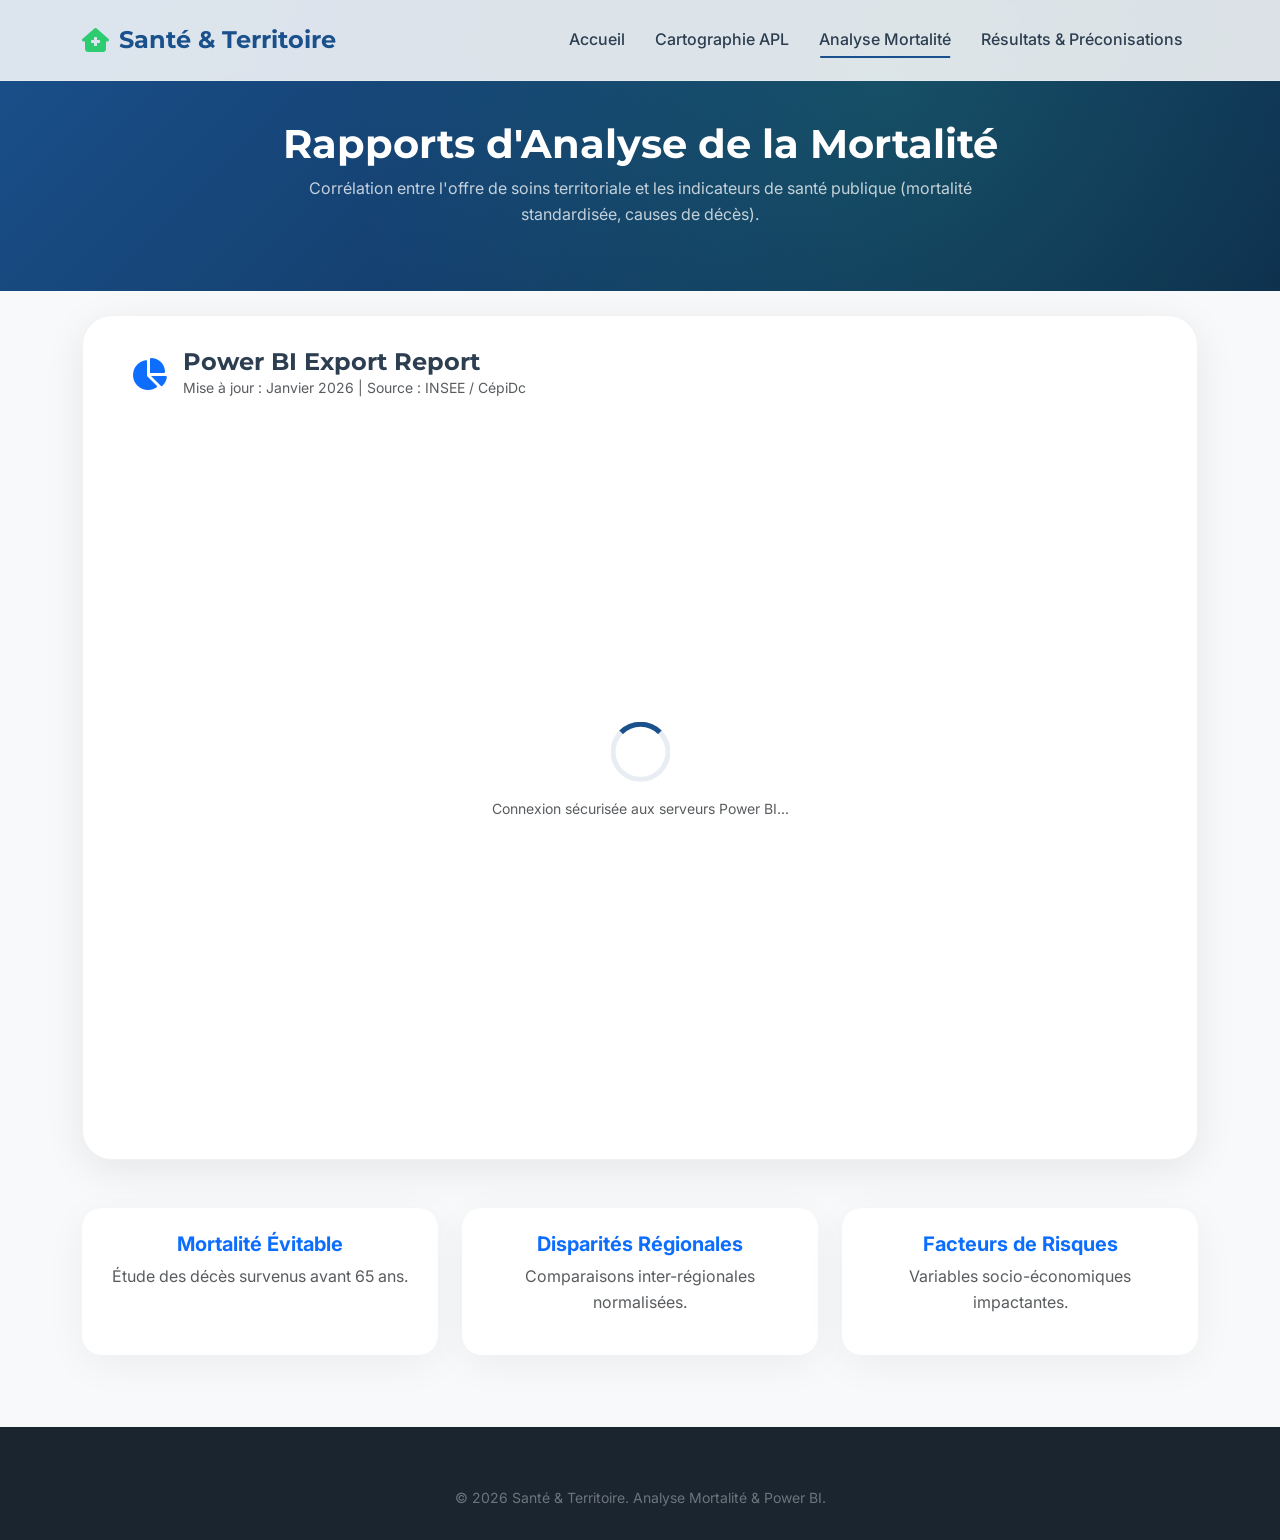
==== analyse-mortalite.html @ 081ecf13 "Santé & territoire v1" ====
<!DOCTYPE html>
<html lang="fr">

<head>
    <meta charset="UTF-8">
    <meta name="viewport" content="width=device-width, initial-scale=1.0">
    <title>Analyse Mortalité | Santé & Territoire</title>
    <!-- Google Fonts -->
    <link
        href="https://fonts.googleapis.com/css2?family=Inter:wght@300;400;500;600;700&family=Montserrat:wght@700&display=swap"
        rel="stylesheet">
    <!-- Bootstrap 5 CSS -->
    <link href="https://cdn.jsdelivr.net/npm/bootstrap@5.3.0/dist/css/bootstrap.min.css" rel="stylesheet">
    <!-- Font Awesome -->
    <link rel="stylesheet" href="https://cdnjs.cloudflare.com/ajax/libs/font-awesome/6.4.0/css/all.min.css">
    <!-- Animate.css -->
    <link rel="stylesheet" href="https://cdnjs.cloudflare.com/ajax/libs/animate.css/4.1.1/animate.min.css" />
    <!-- Custom CSS -->
    <link rel="stylesheet" href="css/style.css">
    <style>
        .powerbi-card {
            background: #fff;
            border-radius: 30px;
            box-shadow: 0 10px 40px rgba(0, 0, 0, 0.08);
            border: 1px solid rgba(0, 0, 0, 0.05);
            padding: 1rem;
            position: relative;
            min-height: 80vh;
        }

        .report-header {
            padding: 1rem 2rem;
            display: flex;
            align-items: center;
            gap: 1rem;
        }
    </style>
</head>

<body class="bg-light">

    <!-- Sticky Navigation -->
    <nav class="navbar navbar-expand-lg navbar-custom fixed-top">
        <div class="container">
            <a class="navbar-brand" href="index.html">
                <i class="fa-solid fa-house-medical text-emerald"></i>
                <span class="fw-bold">Santé & Territoire</span>
            </a>
            <button class="navbar-toggler" type="button" data-bs-toggle="collapse" data-bs-target="#navbarNav">
                <span class="navbar-toggler-icon"></span>
            </button>
            <div class="collapse navbar-collapse" id="navbarNav">
                <ul class="navbar-nav ms-auto">
                    <li class="nav-item">
                        <a class="nav-link" href="index.html">Accueil</a>
                    </li>
                    <li class="nav-item">
                        <a class="nav-link" href="cartographie.html">Cartographie APL</a>
                    </li>
                    <li class="nav-item">
                        <a class="nav-link active" href="analyse-mortalite.html">Analyse Mortalité</a>
                    </li>
                    <li class="nav-item">
                        <a class="nav-link" href="resultats.html">Résultats & Préconisations</a>
                    </li>
                </ul>
            </div>
        </div>
    </nav>

    <!-- Header Section -->
    <div class="hero-section pb-5 pt-5 text-center">
        <div class="container pt-5 mt-4">
            <h1 class="animate__animated animate__fadeInDown">Rapports d'Analyse de la Mortalité</h1>
            <p class="animate__animated animate__fadeInUp col-md-8 mx-auto opacity-75">Corrélation entre l'offre de
                soins territoriale et les indicateurs de santé publique (mortalité standardisée, causes de décès).</p>
        </div>
    </div>

    <!-- Power BI Reports Container -->
    <div class="container pt-4 pb-5">
        <div class="row">
            <div class="col-12 reveal">
                <div class="powerbi-card">
                    <div class="report-header">
                        <i class="fa-solid fa-chart-pie text-primary fa-2x"></i>
                        <div>
                            <h4 class="mb-0 fw-bold">Power BI Export Report</h4>
                            <p class="text-muted small mb-0">Mise à jour : Janvier 2026 | Source : INSEE / CépiDc</p>
                        </div>
                    </div>

                    <div class="position-relative">
                        <!-- Loader -->
                        <div class="loader-wrapper">
                            <div class="spinner-medical mx-auto mb-3"></div>
                            <p class="text-muted small">Connexion sécurisée aux serveurs Power BI...</p>
                        </div>

                        <!-- Iframe (Power BI Embed) -->
                        <!-- REPLACE the SRC with your Power BI Embed Link -->
                        <iframe title="Rapport Mortalité"
                            src="https://app.powerbi.com/view?r=eyJrIjoiTVZ_REPLACE_THIS_WITH_YOUR_LINK" frameborder="0"
                            allowFullScreen="true" class="animate__animated animate__fadeIn"></iframe>
                    </div>
                </div>
            </div>
        </div>

        <div class="row mt-5">
            <div class="col-lg-4 mb-4 reveal">
                <div class="kpi-card text-center p-4">
                    <h5 class="text-primary fw-bold">Mortalité Évitable</h5>
                    <p class="text-muted">Étude des décès survenus avant 65 ans.</p>
                </div>
            </div>
            <div class="col-lg-4 mb-4 reveal">
                <div class="kpi-card text-center p-4">
                    <h5 class="text-primary fw-bold">Disparités Régionales</h5>
                    <p class="text-muted">Comparaisons inter-régionales normalisées.</p>
                </div>
            </div>
            <div class="col-lg-4 mb-4 reveal">
                <div class="kpi-card text-center p-4">
                    <h5 class="text-primary fw-bold">Facteurs de Risques</h5>
                    <p class="text-muted">Variables socio-économiques impactantes.</p>
                </div>
            </div>
        </div>
    </div>

    <!-- Footer -->
    <footer class="footer mt-auto">
        <div class="container text-center text-secondary small">
            &copy; 2026 Santé & Territoire. Analyse Mortalité & Power BI.
        </div>
    </footer>

    <!-- Bootstrap Bundle with Popper JS -->
    <script src="https://cdn.jsdelivr.net/npm/bootstrap@5.3.0/dist/js/bootstrap.bundle.min.js"></script>
    <!-- Custom JS -->
    <script src="js/main.js"></script>
</body>

</html>
---- css/style.css ----
/* Import Google Fonts - Inter & Montserrat */
@import url('https://fonts.googleapis.com/css2?family=Inter:wght@300;400;500;600;700&family=Montserrat:wght@700&display=swap');

:root {
    /* Color Palette */
    --primary-blue: #1a508b;       /* Deep Medical Blue */
    --secondary-blue: #e1f5fe;     /* Light Blue / Cyan */
    --accent-emerald: #2ecc71;     /* Health / Validation */
    --accent-coral: #e74c3c;       /* Alerts / Deserts */
    --text-dark: #2c3e50;
    --text-light: #ecf0f1;
    --background-gray: #f8f9fa;
    --glass-background: rgba(255, 255, 255, 0.85);
    
    /* Typography */
    --font-primary: 'Inter', sans-serif;
    --font-heading: 'Montserrat', sans-serif;
    
    /* Transitions */
    --transition-smooth: all 0.3s ease;
}

body {
    font-family: var(--font-primary);
    background-color: var(--background-gray);
    color: var(--text-dark);
    line-height: 1.6;
    overflow-x: hidden;
}

h1, h2, h3, h4, .navbar-brand {
    font-family: var(--font-heading);
    font-weight: 700;
}

/* Glassmorphism Navbar */
.navbar-custom {
    background: var(--glass-background);
    backdrop-filter: blur(15px);
    -webkit-backdrop-filter: blur(15px);
    border-bottom: 1px solid rgba(255, 255, 255, 0.2);
    transition: var(--transition-smooth);
    padding: 1rem 0;
}

.navbar-custom.scrolled {
    padding: 0.5rem 0;
    box-shadow: 0 4px 30px rgba(0, 0, 0, 0.1);
}

.navbar-brand {
    color: var(--primary-blue) !important;
    font-size: 1.5rem;
    display: flex;
    align-items: center;
    gap: 10px;
}

.nav-link {
    color: var(--text-dark) !important;
    font-weight: 500;
    position: relative;
    padding: 5px 15px !important;
}

.nav-link::after {
    content: '';
    position: absolute;
    bottom: 0;
    left: 50%;
    width: 0;
    height: 2px;
    background: var(--primary-blue);
    transition: var(--transition-smooth);
    transform: translateX(-50%);
}

.nav-link:hover::after, .nav-link.active::after {
    width: 80%;
}

/* Hero Section */
.hero-section {
    background: linear-gradient(135deg, var(--primary-blue) 0%, #0d2c4d 100%);
    color: white;
    padding: 160px 0 100px;
    position: relative;
    overflow: hidden;
}

.hero-section::before {
    content: '';
    position: absolute;
    top: 0;
    left: 0;
    right: 0;
    bottom: 0;
    background: radial-gradient(circle at 70% 30%, rgba(46, 204, 113, 0.15) 0%, transparent 60%);
}

.hero-title {
    font-size: 3.5rem;
    line-height: 1.2;
    margin-bottom: 1.5rem;
}

.hero-subtitle {
    font-size: 1.25rem;
    opacity: 0.9;
    margin-bottom: 2rem;
    font-weight: 300;
}

/* Animated KPI Cards */
.kpi-card {
    background: white;
    border-radius: 20px;
    padding: 2.5rem;
    border: none;
    box-shadow: 0 10px 40px rgba(0,0,0,0.05);
    transition: var(--transition-smooth);
    height: 100%;
    position: relative;
    overflow: hidden;
}

.kpi-card:hover {
    transform: translateY(-10px);
    box-shadow: 0 15px 50px rgba(0,0,0,0.1);
}

.kpi-icon {
    font-size: 2.5rem;
    margin-bottom: 1rem;
    display: inline-block;
}

.kpi-number {
    font-size: 3rem;
    font-weight: 700;
    color: var(--primary-blue);
    margin-bottom: 0.5rem;
    display: block;
}

.kpi-label {
    font-weight: 600;
    text-transform: uppercase;
    font-size: 0.85rem;
    color: #7f8c8d;
    letter-spacing: 1px;
}

/* Dashboard Iframe */
.dashboard-container {
    background: white;
    border-radius: 20px;
    padding: 1rem;
    box-shadow: 0 20px 60px rgba(0,0,0,0.12);
    margin-top: -50px;
    position: relative;
    z-index: 10;
}

iframe {
    width: 100%;
    height: 80vh;
    border-radius: 12px;
    border: none;
}

/* Loader / Spinner */
.loader-wrapper {
    position: absolute;
    top: 50%;
    left: 50%;
    transform: translate(-50%, -50%);
    text-align: center;
    z-index: 5;
}

.spinner-medical {
    width: 60px;
    height: 60px;
    border: 5px solid rgba(26, 80, 139, 0.1);
    border-top: 5px solid var(--primary-blue);
    border-radius: 50%;
    animation: spin 1s linear infinite;
}

@keyframes spin {
    0% { transform: rotate(0deg); }
    100% { transform: rotate(360deg); }
}

/* Footer */
footer {
    background: #1a252f;
    color: white;
    padding: 60px 0 30px;
}

.footer-link {
    color: rgba(255,255,255,0.6);
    text-decoration: none;
    transition: var(--transition-smooth);
}

.footer-link:hover {
    color: white;
}

/* Utils */
.text-emerald { color: var(--accent-emerald); }
.text-coral { color: var(--accent-coral); }
.bg-deep-blue { background: var(--primary-blue); }

/* Animation Classes */
.reveal {
    opacity: 0;
    transform: translateY(30px);
    transition: all 0.8s ease-out;
}

.reveal.active {
    opacity: 1;
    transform: translateY(0);
}

@media (max-width: 991px) {
    .hero-title { font-size: 2.5rem; }
}
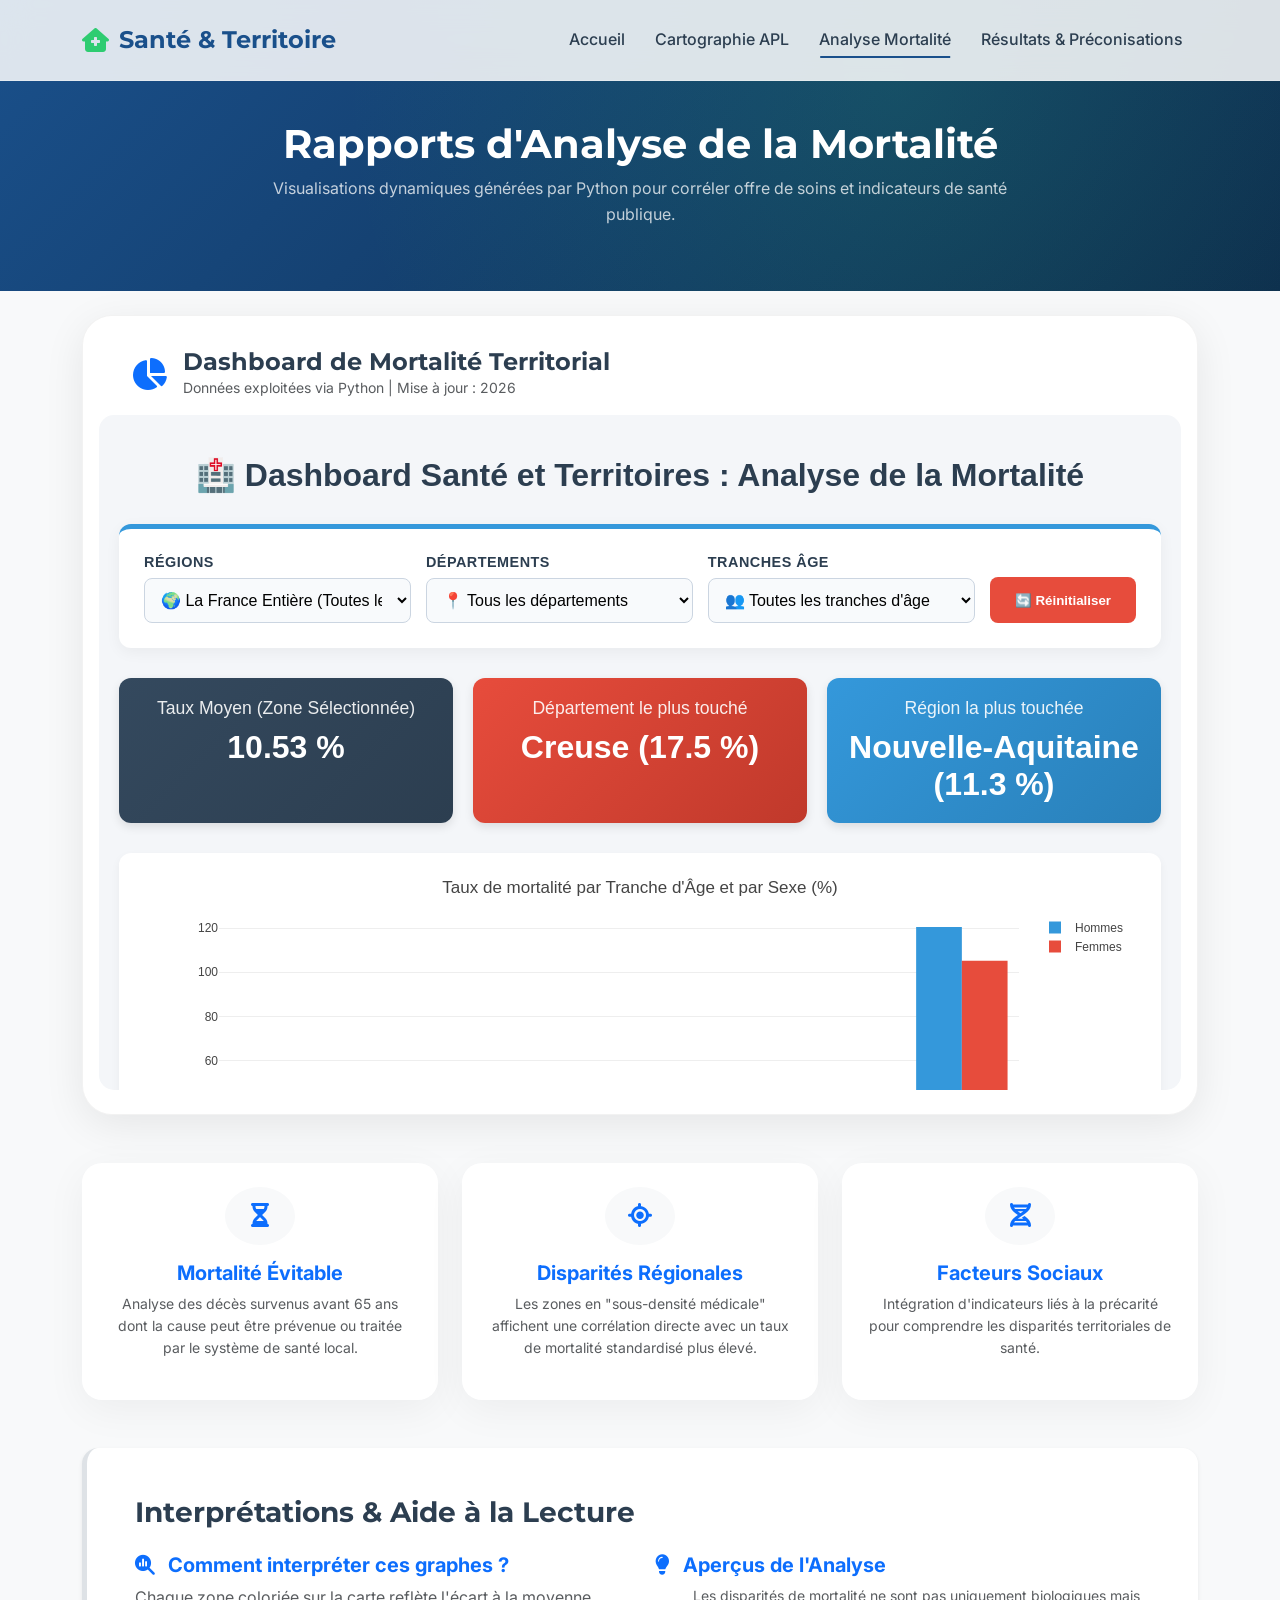
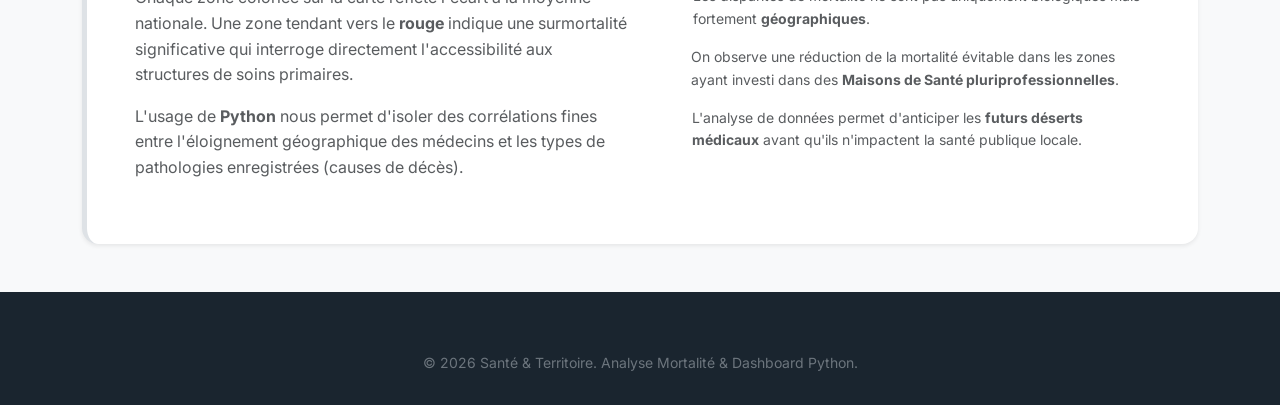
==== commit 7159fb9e: "ajout de l'interprétation du taux de mortatlité" ====
--- a/analyse-mortalite.html
+++ b/analyse-mortalite.html
@@ -34,6 +34,13 @@
             align-items: center;
             gap: 1rem;
         }
+
+        iframe {
+            width: 100%;
+            height: 75vh;
+            border: none;
+            border-radius: 15px;
+        }
     </style>
 </head>
 
@@ -72,12 +79,12 @@
     <div class="hero-section pb-5 pt-5 text-center">
         <div class="container pt-5 mt-4">
             <h1 class="animate__animated animate__fadeInDown">Rapports d'Analyse de la Mortalité</h1>
-            <p class="animate__animated animate__fadeInUp col-md-8 mx-auto opacity-75">Corrélation entre l'offre de
-                soins territoriale et les indicateurs de santé publique (mortalité standardisée, causes de décès).</p>
+            <p class="animate__animated animate__fadeInUp col-md-8 mx-auto opacity-75">Visualisations dynamiques
+                générées par Python pour corréler offre de soins et indicateurs de santé publique.</p>
         </div>
     </div>
 
-    <!-- Power BI Reports Container -->
+    <!-- Main Content Container -->
     <div class="container pt-4 pb-5">
         <div class="row">
             <div class="col-12 reveal">
@@ -85,45 +92,107 @@
                     <div class="report-header">
                         <i class="fa-solid fa-chart-pie text-primary fa-2x"></i>
                         <div>
-                            <h4 class="mb-0 fw-bold">Power BI Export Report</h4>
-                            <p class="text-muted small mb-0">Mise à jour : Janvier 2026 | Source : INSEE / CépiDc</p>
+                            <h4 class="mb-0 fw-bold">Dashboard de Mortalité Territorial</h4>
+                            <p class="text-muted small mb-0">Données exploitées via Python | Mise à jour : 2026</p>
                         </div>
                     </div>
 
                     <div class="position-relative">
-                        <!-- Loader -->
+                        <!-- Loader (Hidden when loaded via JS in main.js) -->
                         <div class="loader-wrapper">
                             <div class="spinner-medical mx-auto mb-3"></div>
-                            <p class="text-muted small">Connexion sécurisée aux serveurs Power BI...</p>
-                        </div>
-
-                        <!-- Iframe (Power BI Embed) -->
-                        <!-- REPLACE the SRC with your Power BI Embed Link -->
-                        <iframe title="Rapport Mortalité"
-                            src="https://app.powerbi.com/view?r=eyJrIjoiTVZ_REPLACE_THIS_WITH_YOUR_LINK" frameborder="0"
-                            allowFullScreen="true" class="animate__animated animate__fadeIn"></iframe>
-                    </div>
-                </div>
-            </div>
-        </div>
-
+                            <p class="text-muted small">Initialisation des visualisations...</p>
+                        </div>
+
+                        <!-- Internal HTML Dashboard -->
+                        <iframe title="Analyse de Mortalité" src="dashboard_mortalite.html" allowFullScreen="true"
+                            class="animate__animated animate__fadeIn"></iframe>
+                    </div>
+                </div>
+            </div>
+        </div>
+
+        <!-- Key Metrics Cards -->
         <div class="row mt-5">
             <div class="col-lg-4 mb-4 reveal">
-                <div class="kpi-card text-center p-4">
+                <div class="kpi-card text-center p-4 h-100">
+                    <div class="bg-light rounded-circle p-3 mx-auto mb-3" style="width: 70px;">
+                        <i class="fa-solid fa-hourglass-half text-primary fa-xl"></i>
+                    </div>
                     <h5 class="text-primary fw-bold">Mortalité Évitable</h5>
-                    <p class="text-muted">Étude des décès survenus avant 65 ans.</p>
+                    <p class="text-muted small">Analyse des décès survenus avant 65 ans dont la cause peut être prévenue
+                        ou traitée par le système de santé local.</p>
                 </div>
             </div>
             <div class="col-lg-4 mb-4 reveal">
-                <div class="kpi-card text-center p-4">
+                <div class="kpi-card text-center p-4 h-100">
+                    <div class="bg-light rounded-circle p-3 mx-auto mb-3" style="width: 70px;">
+                        <i class="fa-solid fa-location-crosshairs text-primary fa-xl"></i>
+                    </div>
                     <h5 class="text-primary fw-bold">Disparités Régionales</h5>
-                    <p class="text-muted">Comparaisons inter-régionales normalisées.</p>
+                    <p class="text-muted small">Les zones en "sous-densité médicale" affichent une corrélation directe
+                        avec un taux de mortalité standardisé plus élevé.</p>
                 </div>
             </div>
             <div class="col-lg-4 mb-4 reveal">
-                <div class="kpi-card text-center p-4">
-                    <h5 class="text-primary fw-bold">Facteurs de Risques</h5>
-                    <p class="text-muted">Variables socio-économiques impactantes.</p>
+                <div class="kpi-card text-center p-4 h-100">
+                    <div class="bg-light rounded-circle p-3 mx-auto mb-3" style="width: 70px;">
+                        <i class="fa-solid fa-dna text-primary fa-xl"></i>
+                    </div>
+                    <h5 class="text-primary fw-bold">Facteurs Sociaux</h5>
+                    <p class="text-muted small">Intégration d'indicateurs liés à la précarité pour comprendre les
+                        disparités territoriales de santé.</p>
+                </div>
+            </div>
+        </div>
+
+        <!-- Interpretations & Guidance Section -->
+        <div class="row mt-4 reveal">
+            <div class="col-12">
+                <div class="bg-white p-5 rounded-4 border-start border-5 border-emerald shadow-sm">
+                    <h3 class="fw-bold mb-4">Interprétations & Aide à la Lecture</h3>
+                    <div class="row g-4">
+                        <div class="col-md-6">
+                            <h5 class="fw-bold text-primary"><i class="fa-solid fa-magnifying-glass-chart me-2"></i>
+                                Comment interpréter ces graphes ?</h5>
+                            <p class="text-muted">Chaque zone coloriée sur la carte reflète l'écart à la moyenne
+                                nationale. Une zone tendant vers le <strong>rouge</strong> indique une surmortalité
+                                significative qui interroge directement l'accessibilité aux structures de soins
+                                primaires.</p>
+                            <p class="text-muted">L'usage de <strong>Python</strong> nous permet d'isoler des
+                                corrélations fines entre l'éloignement géographique des médecins et les types de
+                                pathologies enregistrées (causes de décès).</p>
+                        </div>
+                        <div class="col-md-6">
+                            <h5 class="fw-bold text-primary"><i class="fa-solid fa-lightbulb me-2"></i> Aperçus de
+                                l'Analyse</h5>
+                            <ul class="list-unstyled">
+                                <li class="mb-3 d-flex gap-3">
+                                    <span
+                                        class="badge bg-emerald rounded-pill d-flex align-items-center justify-content-center"
+                                        style="width: 25px; height: 25px;">!</span>
+                                    <span class="text-muted small">Les disparités de mortalité ne sont pas uniquement
+                                        biologiques mais fortement <strong>géographiques</strong>.</span>
+                                </li>
+                                <li class="mb-3 d-flex gap-3">
+                                    <span
+                                        class="badge bg-emerald rounded-pill d-flex align-items-center justify-content-center"
+                                        style="width: 25px; height: 25px;">!</span>
+                                    <span class="text-muted small">On observe une réduction de la mortalité évitable
+                                        dans les zones ayant investi dans des <strong>Maisons de Santé
+                                            pluriprofessionnelles</strong>.</span>
+                                </li>
+                                <li class="mb-3 d-flex gap-3">
+                                    <span
+                                        class="badge bg-emerald rounded-pill d-flex align-items-center justify-content-center"
+                                        style="width: 25px; height: 25px;">!</span>
+                                    <span class="text-muted small">L'analyse de données permet d'anticiper les
+                                        <strong>futurs déserts médicaux</strong> avant qu'ils n'impactent la santé
+                                        publique locale.</span>
+                                </li>
+                            </ul>
+                        </div>
+                    </div>
                 </div>
             </div>
         </div>
@@ -132,7 +201,7 @@
     <!-- Footer -->
     <footer class="footer mt-auto">
         <div class="container text-center text-secondary small">
-            &copy; 2026 Santé & Territoire. Analyse Mortalité & Power BI.
+            &copy; 2026 Santé & Territoire. Analyse Mortalité & Dashboard Python.
         </div>
     </footer>
 
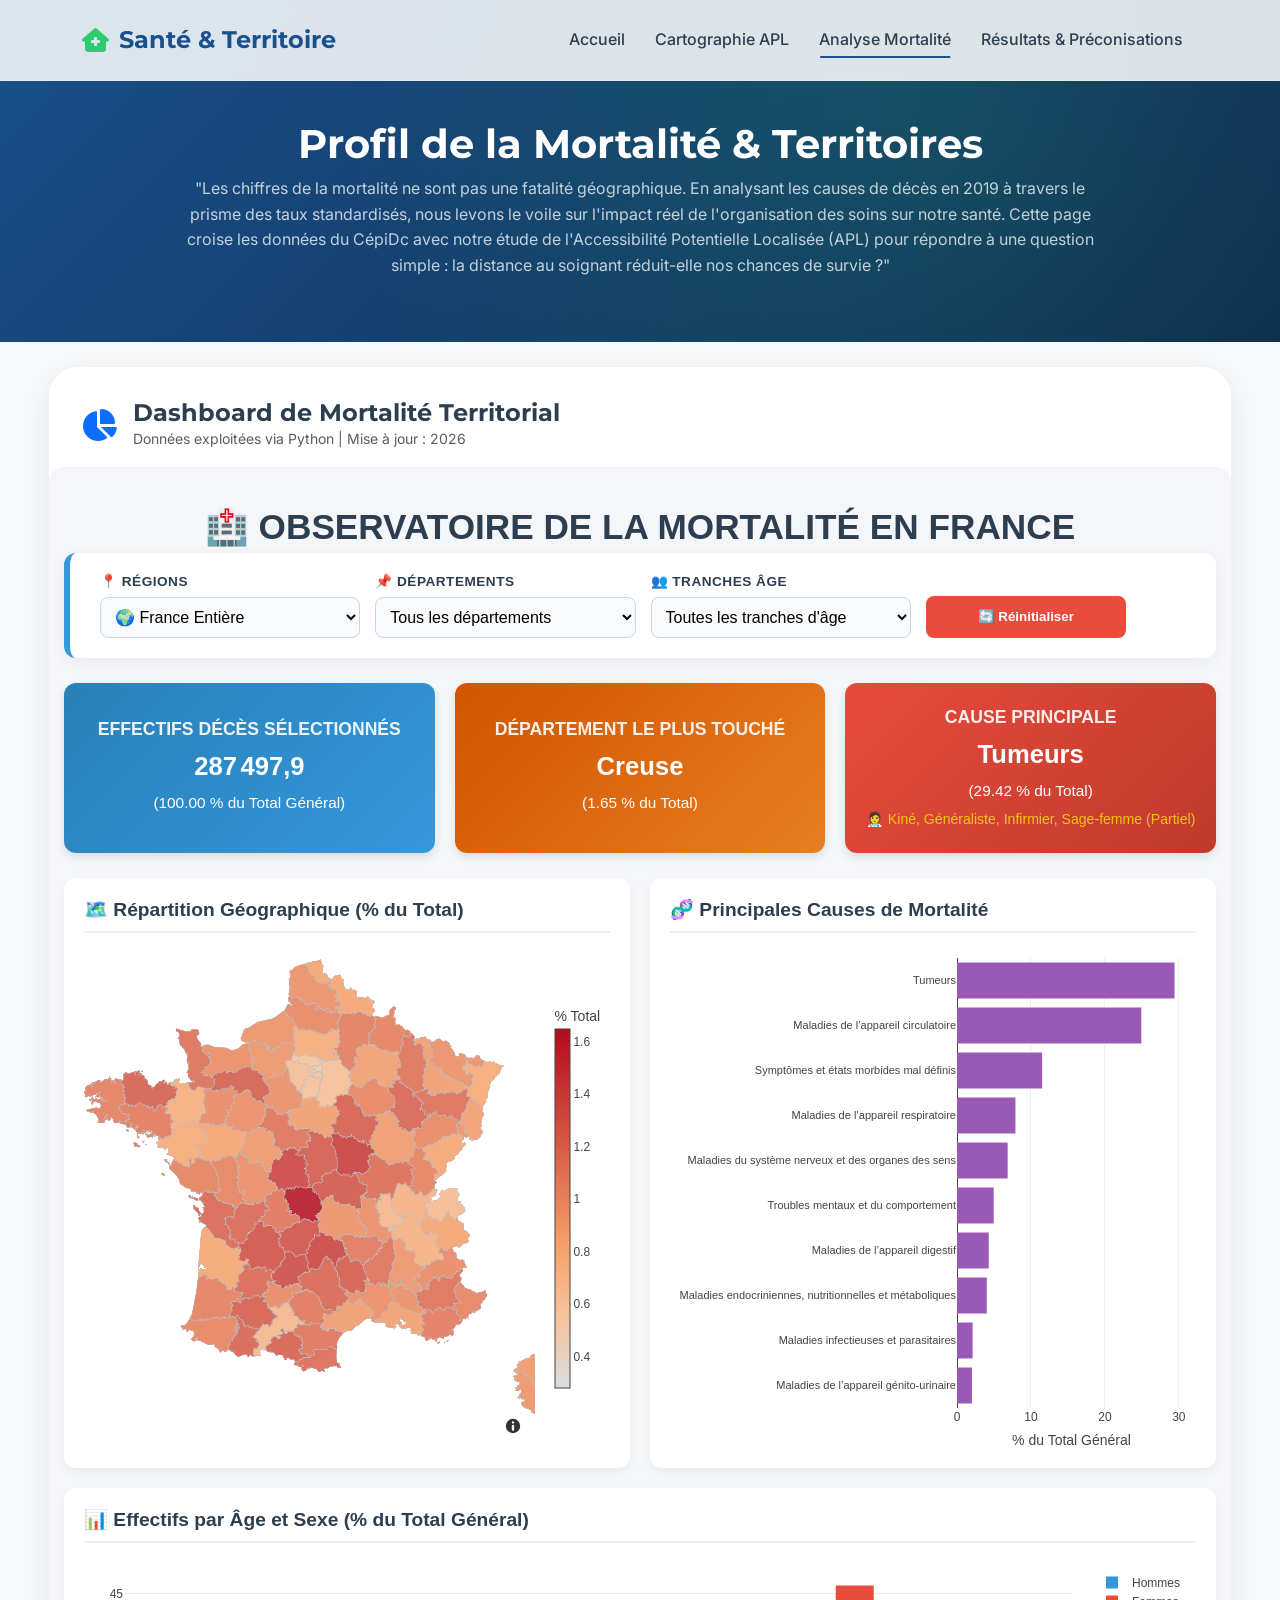
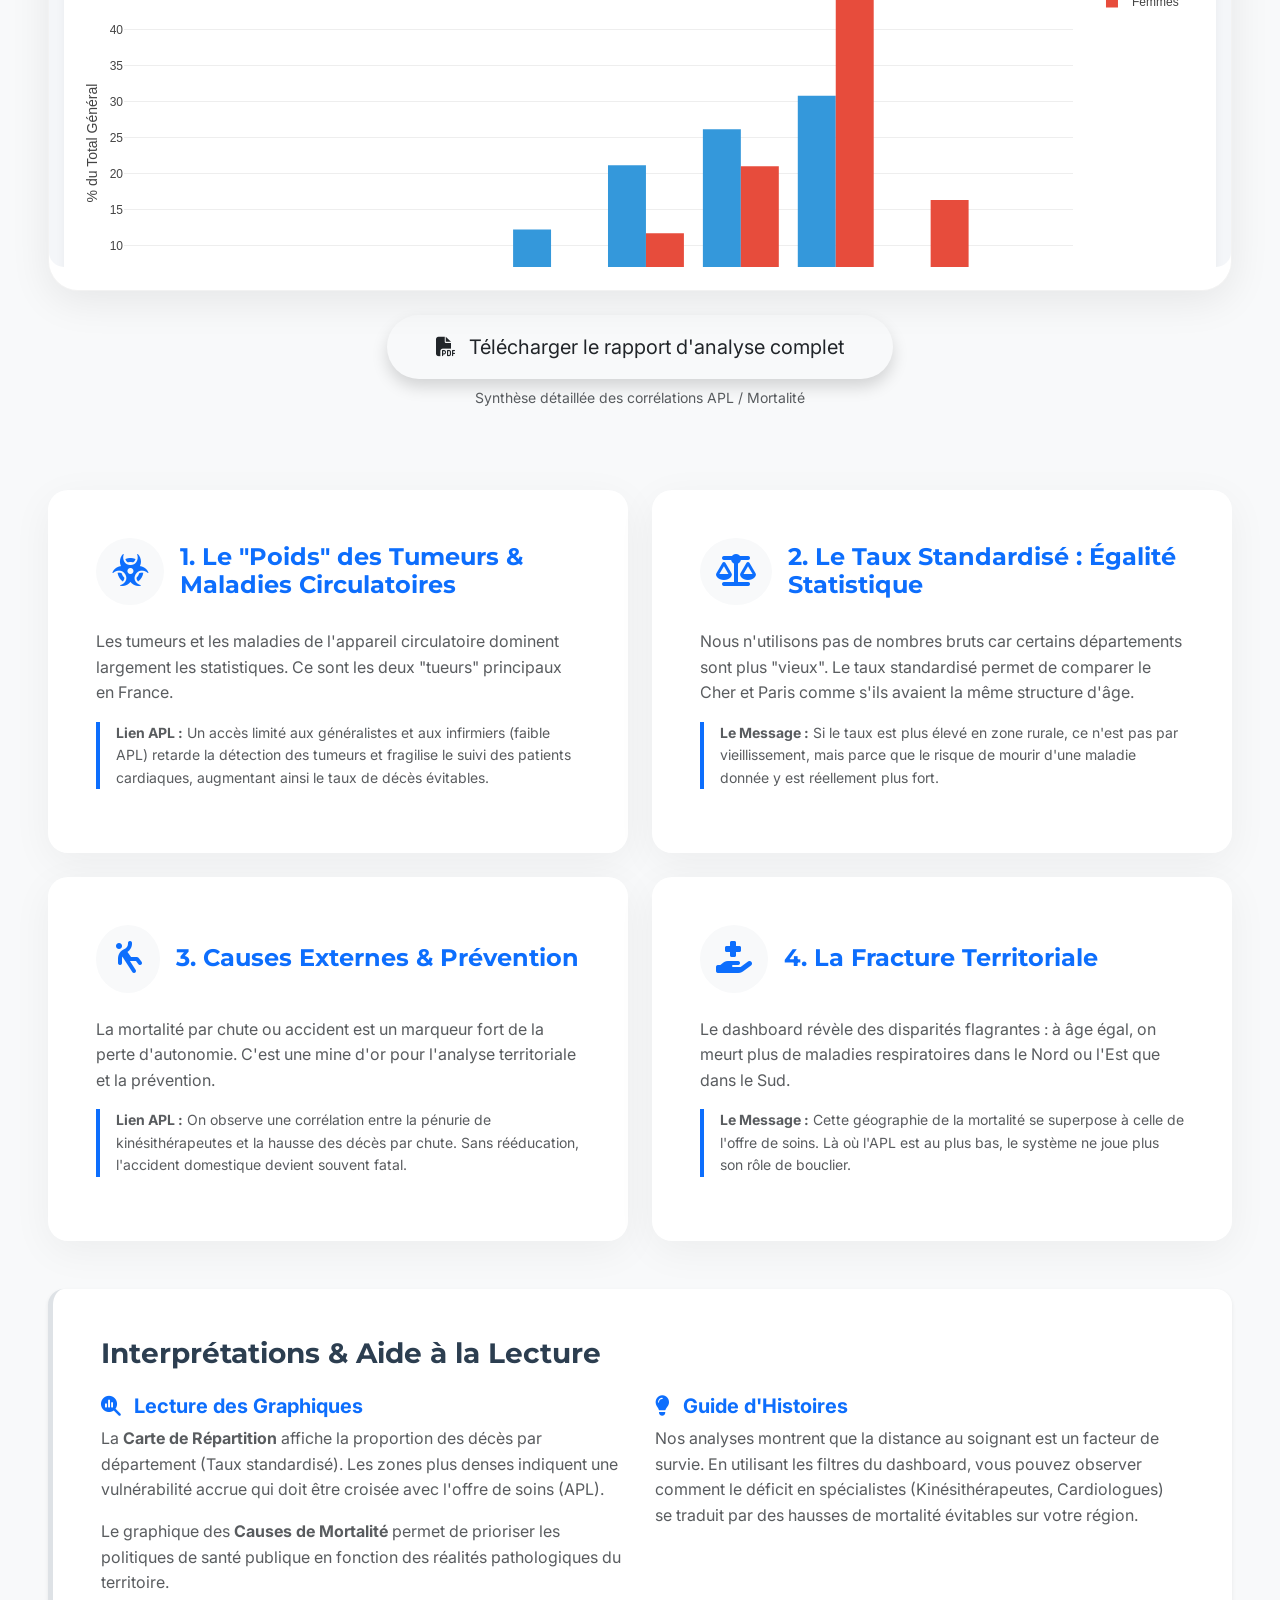
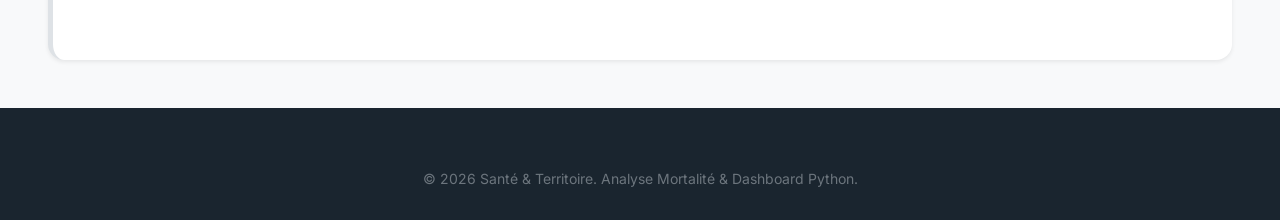
==== commit c79d5b61: ""updates du site"" ====
--- a/analyse-mortalite.html
+++ b/analyse-mortalite.html
@@ -23,9 +23,10 @@
             border-radius: 30px;
             box-shadow: 0 10px 40px rgba(0, 0, 0, 0.08);
             border: 1px solid rgba(0, 0, 0, 0.05);
-            padding: 1rem;
+            padding: 1rem 0;
             position: relative;
-            min-height: 80vh;
+            min-height: 90vh;
+            /* Augmenté pour le dashboard */
         }
 
         .report-header {
@@ -37,7 +38,8 @@
 
         iframe {
             width: 100%;
-            height: 75vh;
+            height: 1400px;
+            /* Taille augmentée pour voir tout le dashboard */
             border: none;
             border-radius: 15px;
         }
@@ -78,14 +80,19 @@
     <!-- Header Section -->
     <div class="hero-section pb-5 pt-5 text-center">
         <div class="container pt-5 mt-4">
-            <h1 class="animate__animated animate__fadeInDown">Rapports d'Analyse de la Mortalité</h1>
-            <p class="animate__animated animate__fadeInUp col-md-8 mx-auto opacity-75">Visualisations dynamiques
-                générées par Python pour corréler offre de soins et indicateurs de santé publique.</p>
+            <h1 class="animate__animated animate__fadeInDown">Profil de la Mortalité & Territoires</h1>
+            <p class="animate__animated animate__fadeInUp col-md-10 mx-auto opacity-75">
+                "Les chiffres de la mortalité ne sont pas une fatalité géographique. En analysant les causes de décès en
+                2019 à travers le prisme des taux standardisés, nous levons le voile sur l'impact réel de l'organisation
+                des soins sur notre santé. Cette page croise les données du CépiDc avec notre étude de l'Accessibilité
+                Potentielle Localisée (APL) pour répondre à une question simple : la distance au soignant réduit-elle
+                nos chances de survie ?"
+            </p>
         </div>
     </div>
 
     <!-- Main Content Container -->
-    <div class="container pt-4 pb-5">
+    <div class="container-fluid px-lg-5 pt-4 pb-5">
         <div class="row">
             <div class="col-12 reveal">
                 <div class="powerbi-card">
@@ -109,88 +116,116 @@
                             class="animate__animated animate__fadeIn"></iframe>
                     </div>
                 </div>
-            </div>
-        </div>
-
-        <!-- Key Metrics Cards -->
-        <div class="row mt-5">
-            <div class="col-lg-4 mb-4 reveal">
-                <div class="kpi-card text-center p-4 h-100">
-                    <div class="bg-light rounded-circle p-3 mx-auto mb-3" style="width: 70px;">
-                        <i class="fa-solid fa-hourglass-half text-primary fa-xl"></i>
-                    </div>
-                    <h5 class="text-primary fw-bold">Mortalité Évitable</h5>
-                    <p class="text-muted small">Analyse des décès survenus avant 65 ans dont la cause peut être prévenue
-                        ou traitée par le système de santé local.</p>
-                </div>
-            </div>
-            <div class="col-lg-4 mb-4 reveal">
-                <div class="kpi-card text-center p-4 h-100">
-                    <div class="bg-light rounded-circle p-3 mx-auto mb-3" style="width: 70px;">
-                        <i class="fa-solid fa-location-crosshairs text-primary fa-xl"></i>
-                    </div>
-                    <h5 class="text-primary fw-bold">Disparités Régionales</h5>
-                    <p class="text-muted small">Les zones en "sous-densité médicale" affichent une corrélation directe
-                        avec un taux de mortalité standardisé plus élevé.</p>
-                </div>
-            </div>
-            <div class="col-lg-4 mb-4 reveal">
-                <div class="kpi-card text-center p-4 h-100">
-                    <div class="bg-light rounded-circle p-3 mx-auto mb-3" style="width: 70px;">
-                        <i class="fa-solid fa-dna text-primary fa-xl"></i>
-                    </div>
-                    <h5 class="text-primary fw-bold">Facteurs Sociaux</h5>
-                    <p class="text-muted small">Intégration d'indicateurs liés à la précarité pour comprendre les
-                        disparités territoriales de santé.</p>
+
+                <!-- Download Report Action -->
+                <div class="text-center mt-4 mb-5 animate__animated animate__fadeInUp">
+                    <button class="btn btn-emerald btn-lg px-5 py-3 rounded-pill shadow"
+                        onclick="alert('Le rapport d\'analyse PDF sera bientôt disponible.')">
+                        <i class="fa-solid fa-file-pdf me-2"></i> Télécharger le rapport d'analyse complet
+                    </button>
+                    <p class="text-muted small mt-2">Synthèse détaillée des corrélations APL / Mortalité</p>
+                </div>
+            </div>
+        </div>
+
+        <!-- New Interpretation Axes -->
+        <div class="row mt-2 g-4">
+            <!-- AXE 1 -->
+            <div class="col-lg-6 reveal">
+                <div class="kpi-card p-5 h-100 bg-white">
+                    <div class="d-flex align-items-center mb-4">
+                        <div class="bg-light rounded-circle p-3 me-3">
+                            <i class="fa-solid fa-biohazard text-primary fa-2x"></i>
+                        </div>
+                        <h4 class="text-primary fw-bold mb-0">1. Le "Poids" des Tumeurs & Maladies Circulatoires</h4>
+                    </div>
+                    <p class="text-muted">Les tumeurs et les maladies de l'appareil circulatoire dominent largement les
+                        statistiques. Ce sont les deux "tueurs" principaux en France.</p>
+                    <p class="text-muted border-start border-4 border-primary ps-3 small">
+                        <strong>Lien APL :</strong> Un accès limité aux généralistes et aux infirmiers (faible APL)
+                        retarde la détection des tumeurs et fragilise le suivi des patients cardiaques, augmentant ainsi
+                        le taux de décès évitables.
+                    </p>
+                </div>
+            </div>
+            <!-- AXE 2 -->
+            <div class="col-lg-6 reveal">
+                <div class="kpi-card p-5 h-100 bg-white">
+                    <div class="d-flex align-items-center mb-4">
+                        <div class="bg-light rounded-circle p-3 me-3">
+                            <i class="fa-solid fa-scale-balanced text-primary fa-2x"></i>
+                        </div>
+                        <h4 class="text-primary fw-bold mb-0">2. Le Taux Standardisé : Égalité Statistique</h4>
+                    </div>
+                    <p class="text-muted">Nous n'utilisons pas de nombres bruts car certains départements sont plus
+                        "vieux". Le taux standardisé permet de comparer le Cher et Paris comme s'ils avaient la même
+                        structure d'âge.</p>
+                    <p class="text-muted border-start border-4 border-primary ps-3 small">
+                        <strong>Le Message :</strong> Si le taux est plus élevé en zone rurale, ce n'est pas par
+                        vieillissement, mais parce que le risque de mourir d'une maladie donnée y est réellement plus
+                        fort.
+                    </p>
+                </div>
+            </div>
+            <!-- AXE 3 -->
+            <div class="col-lg-6 reveal">
+                <div class="kpi-card p-5 h-100 bg-white">
+                    <div class="d-flex align-items-center mb-4">
+                        <div class="bg-light rounded-circle p-3 me-3">
+                            <i class="fa-solid fa-person-falling text-primary fa-2x"></i>
+                        </div>
+                        <h4 class="text-primary fw-bold mb-0">3. Causes Externes & Prévention</h4>
+                    </div>
+                    <p class="text-muted">La mortalité par chute ou accident est un marqueur fort de la perte
+                        d'autonomie. C'est une mine d'or pour l'analyse territoriale et la prévention.</p>
+                    <p class="text-muted border-start border-4 border-primary ps-3 small">
+                        <strong>Lien APL :</strong> On observe une corrélation entre la pénurie de kinésithérapeutes et
+                        la hausse des décès par chute. Sans rééducation, l'accident domestique devient souvent fatal.
+                    </p>
+                </div>
+            </div>
+            <!-- AXE 4 -->
+            <div class="col-lg-6 reveal">
+                <div class="kpi-card p-5 h-100 bg-white">
+                    <div class="d-flex align-items-center mb-4">
+                        <div class="bg-light rounded-circle p-3 me-3">
+                            <i class="fa-solid fa-hand-holding-medical text-primary fa-2x"></i>
+                        </div>
+                        <h4 class="text-primary fw-bold mb-0">4. La Fracture Territoriale</h4>
+                    </div>
+                    <p class="text-muted">Le dashboard révèle des disparités flagrantes : à âge égal, on meurt plus de
+                        maladies respiratoires dans le Nord ou l'Est que dans le Sud.</p>
+                    <p class="text-muted border-start border-4 border-primary ps-3 small">
+                        <strong>Le Message :</strong> Cette géographie de la mortalité se superpose à celle de l'offre
+                        de soins. Là où l'APL est au plus bas, le système ne joue plus son rôle de bouclier.
+                    </p>
                 </div>
             </div>
         </div>
 
         <!-- Interpretations & Guidance Section -->
-        <div class="row mt-4 reveal">
+        <div class="row mt-5 reveal">
             <div class="col-12">
                 <div class="bg-white p-5 rounded-4 border-start border-5 border-emerald shadow-sm">
                     <h3 class="fw-bold mb-4">Interprétations & Aide à la Lecture</h3>
                     <div class="row g-4">
                         <div class="col-md-6">
                             <h5 class="fw-bold text-primary"><i class="fa-solid fa-magnifying-glass-chart me-2"></i>
-                                Comment interpréter ces graphes ?</h5>
-                            <p class="text-muted">Chaque zone coloriée sur la carte reflète l'écart à la moyenne
-                                nationale. Une zone tendant vers le <strong>rouge</strong> indique une surmortalité
-                                significative qui interroge directement l'accessibilité aux structures de soins
-                                primaires.</p>
-                            <p class="text-muted">L'usage de <strong>Python</strong> nous permet d'isoler des
-                                corrélations fines entre l'éloignement géographique des médecins et les types de
-                                pathologies enregistrées (causes de décès).</p>
+                                Lecture des Graphiques</h5>
+                            <p class="text-muted">La <strong>Carte de Répartition</strong> affiche la proportion des
+                                décès par département (Taux standardisé). Les zones plus denses indiquent une
+                                vulnérabilité accrue qui doit être croisée avec l'offre de soins (APL).</p>
+                            <p class="text-muted">Le graphique des <strong>Causes de Mortalité</strong> permet de
+                                prioriser les politiques de santé publique en fonction des réalités pathologiques du
+                                territoire.</p>
                         </div>
                         <div class="col-md-6">
-                            <h5 class="fw-bold text-primary"><i class="fa-solid fa-lightbulb me-2"></i> Aperçus de
-                                l'Analyse</h5>
-                            <ul class="list-unstyled">
-                                <li class="mb-3 d-flex gap-3">
-                                    <span
-                                        class="badge bg-emerald rounded-pill d-flex align-items-center justify-content-center"
-                                        style="width: 25px; height: 25px;">!</span>
-                                    <span class="text-muted small">Les disparités de mortalité ne sont pas uniquement
-                                        biologiques mais fortement <strong>géographiques</strong>.</span>
-                                </li>
-                                <li class="mb-3 d-flex gap-3">
-                                    <span
-                                        class="badge bg-emerald rounded-pill d-flex align-items-center justify-content-center"
-                                        style="width: 25px; height: 25px;">!</span>
-                                    <span class="text-muted small">On observe une réduction de la mortalité évitable
-                                        dans les zones ayant investi dans des <strong>Maisons de Santé
-                                            pluriprofessionnelles</strong>.</span>
-                                </li>
-                                <li class="mb-3 d-flex gap-3">
-                                    <span
-                                        class="badge bg-emerald rounded-pill d-flex align-items-center justify-content-center"
-                                        style="width: 25px; height: 25px;">!</span>
-                                    <span class="text-muted small">L'analyse de données permet d'anticiper les
-                                        <strong>futurs déserts médicaux</strong> avant qu'ils n'impactent la santé
-                                        publique locale.</span>
-                                </li>
-                            </ul>
+                            <h5 class="fw-bold text-primary"><i class="fa-solid fa-lightbulb me-2"></i> Guide
+                                d'Histoires</h5>
+                            <p class="text-muted">Nos analyses montrent que la distance au soignant est un facteur de
+                                survie. En utilisant les filtres du dashboard, vous pouvez observer comment le déficit
+                                en spécialistes (Kinésithérapeutes, Cardiologues) se traduit par des hausses de
+                                mortalité évitables sur votre région.</p>
                         </div>
                     </div>
                 </div>
@@ -207,6 +242,20 @@
 
     <!-- Bootstrap Bundle with Popper JS -->
     <script src="https://cdn.jsdelivr.net/npm/bootstrap@5.3.0/dist/js/bootstrap.bundle.min.js"></script>
+    <script>
+        // Transmettre les paramètres d'URL (ex: departement) à l'iframe du dashboard
+        document.addEventListener("DOMContentLoaded", function () {
+            const urlParams = new URLSearchParams(window.location.search);
+            const dept = urlParams.get('departement');
+
+            if (dept) {
+                const iframe = document.querySelector('iframe[src="dashboard_mortalite.html"]');
+                if (iframe) {
+                    iframe.src = 'dashboard_mortalite.html?departement=' + encodeURIComponent(dept);
+                }
+            }
+        });
+    </script>
     <!-- Custom JS -->
     <script src="js/main.js"></script>
 </body>
--- a/css/style.css
+++ b/css/style.css
@@ -3,19 +3,23 @@
 
 :root {
     /* Color Palette */
-    --primary-blue: #1a508b;       /* Deep Medical Blue */
-    --secondary-blue: #e1f5fe;     /* Light Blue / Cyan */
-    --accent-emerald: #2ecc71;     /* Health / Validation */
-    --accent-coral: #e74c3c;       /* Alerts / Deserts */
+    --primary-blue: #1a508b;
+    /* Deep Medical Blue */
+    --secondary-blue: #e1f5fe;
+    /* Light Blue / Cyan */
+    --accent-emerald: #2ecc71;
+    /* Health / Validation */
+    --accent-coral: #e74c3c;
+    /* Alerts / Deserts */
     --text-dark: #2c3e50;
     --text-light: #ecf0f1;
     --background-gray: #f8f9fa;
     --glass-background: rgba(255, 255, 255, 0.85);
-    
+
     /* Typography */
     --font-primary: 'Inter', sans-serif;
     --font-heading: 'Montserrat', sans-serif;
-    
+
     /* Transitions */
     --transition-smooth: all 0.3s ease;
 }
@@ -28,7 +32,11 @@
     overflow-x: hidden;
 }
 
-h1, h2, h3, h4, .navbar-brand {
+h1,
+h2,
+h3,
+h4,
+.navbar-brand {
     font-family: var(--font-heading);
     font-weight: 700;
 }
@@ -75,7 +83,8 @@
     transform: translateX(-50%);
 }
 
-.nav-link:hover::after, .nav-link.active::after {
+.nav-link:hover::after,
+.nav-link.active::after {
     width: 80%;
 }
 
@@ -117,7 +126,7 @@
     border-radius: 20px;
     padding: 2.5rem;
     border: none;
-    box-shadow: 0 10px 40px rgba(0,0,0,0.05);
+    box-shadow: 0 10px 40px rgba(0, 0, 0, 0.05);
     transition: var(--transition-smooth);
     height: 100%;
     position: relative;
@@ -126,7 +135,7 @@
 
 .kpi-card:hover {
     transform: translateY(-10px);
-    box-shadow: 0 15px 50px rgba(0,0,0,0.1);
+    box-shadow: 0 15px 50px rgba(0, 0, 0, 0.1);
 }
 
 .kpi-icon {
@@ -156,7 +165,7 @@
     background: white;
     border-radius: 20px;
     padding: 1rem;
-    box-shadow: 0 20px 60px rgba(0,0,0,0.12);
+    box-shadow: 0 20px 60px rgba(0, 0, 0, 0.12);
     margin-top: -50px;
     position: relative;
     z-index: 10;
@@ -189,8 +198,13 @@
 }
 
 @keyframes spin {
-    0% { transform: rotate(0deg); }
-    100% { transform: rotate(360deg); }
+    0% {
+        transform: rotate(0deg);
+    }
+
+    100% {
+        transform: rotate(360deg);
+    }
 }
 
 /* Footer */
@@ -201,7 +215,7 @@
 }
 
 .footer-link {
-    color: rgba(255,255,255,0.6);
+    color: rgba(255, 255, 255, 0.6);
     text-decoration: none;
     transition: var(--transition-smooth);
 }
@@ -211,9 +225,17 @@
 }
 
 /* Utils */
-.text-emerald { color: var(--accent-emerald); }
-.text-coral { color: var(--accent-coral); }
-.bg-deep-blue { background: var(--primary-blue); }
+.text-emerald {
+    color: var(--accent-emerald);
+}
+
+.text-coral {
+    color: var(--accent-coral);
+}
+
+.bg-deep-blue {
+    background: var(--primary-blue);
+}
 
 /* Animation Classes */
 .reveal {
@@ -227,6 +249,38 @@
     transform: translateY(0);
 }
 
+/* Custom Utility Classes */
+.x-small {
+    font-size: 0.75rem;
+}
+
+.btn-xs {
+    padding: 0.1rem 0.25rem;
+    font-size: 0.7rem;
+}
+
+/* Custom Flush Accordion for Sidebars */
+.custom-accordion .accordion-item {
+    background: #f8f9fa;
+    border-radius: 8px !important;
+}
+
+.custom-accordion .accordion-button {
+    background: transparent;
+    box-shadow: none !important;
+}
+
+.custom-accordion .accordion-button:not(.collapsed) {
+    background: rgba(46, 204, 113, 0.1);
+    color: var(--primary-blue);
+}
+
+.custom-accordion .accordion-button::after {
+    background-size: 0.8rem;
+}
+
 @media (max-width: 991px) {
-    .hero-title { font-size: 2.5rem; }
-}
+    .hero-title {
+        font-size: 2.5rem;
+    }
+}
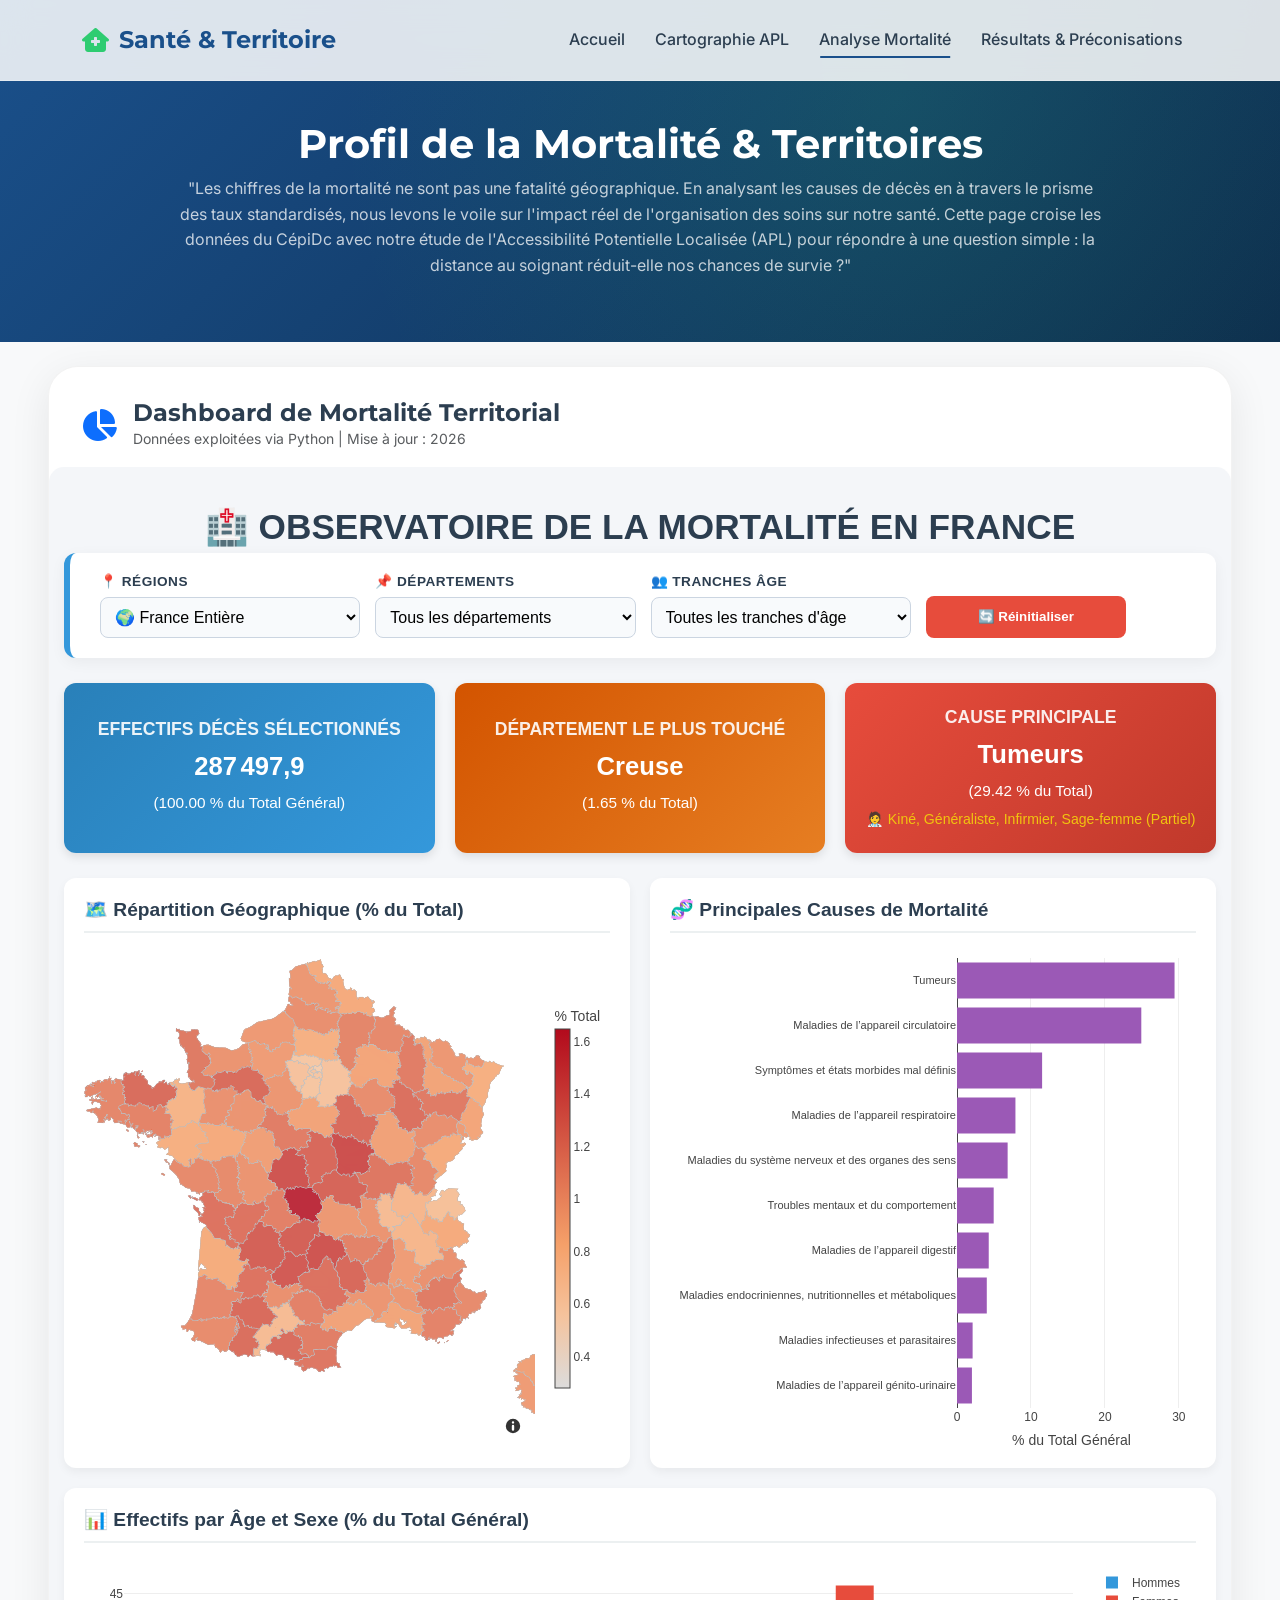
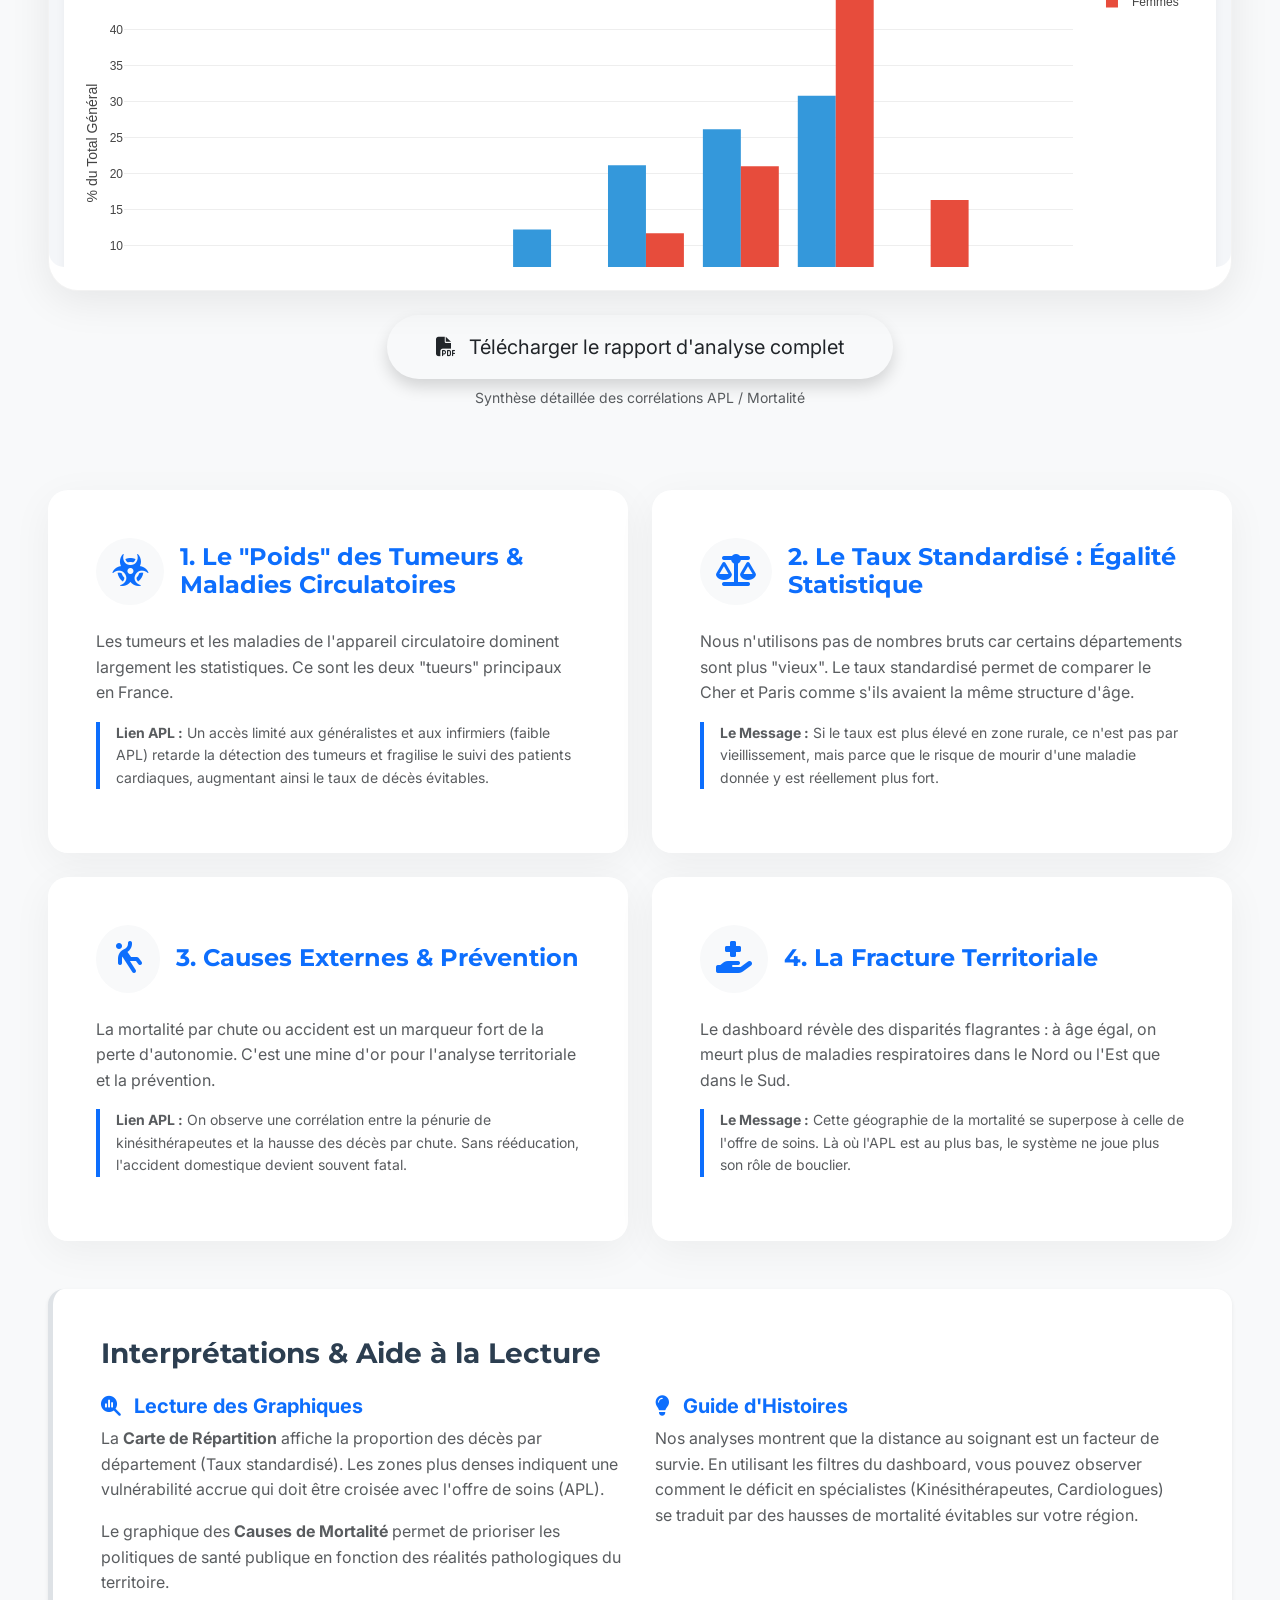
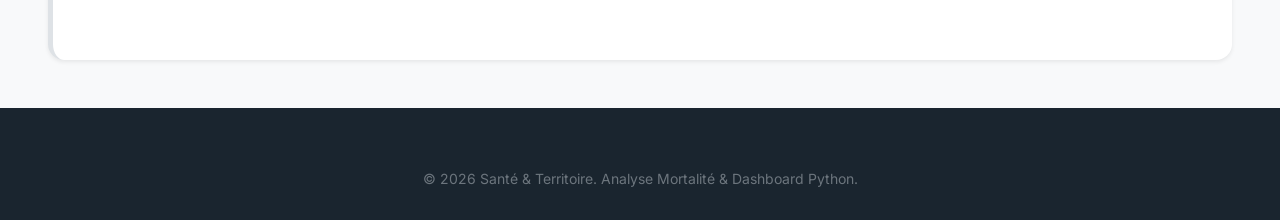
==== commit 46da3c34: "modification de la date 2019" ====
--- a/analyse-mortalite.html
+++ b/analyse-mortalite.html
@@ -83,7 +83,7 @@
             <h1 class="animate__animated animate__fadeInDown">Profil de la Mortalité & Territoires</h1>
             <p class="animate__animated animate__fadeInUp col-md-10 mx-auto opacity-75">
                 "Les chiffres de la mortalité ne sont pas une fatalité géographique. En analysant les causes de décès en
-                2019 à travers le prisme des taux standardisés, nous levons le voile sur l'impact réel de l'organisation
+                à travers le prisme des taux standardisés, nous levons le voile sur l'impact réel de l'organisation
                 des soins sur notre santé. Cette page croise les données du CépiDc avec notre étude de l'Accessibilité
                 Potentielle Localisée (APL) pour répondre à une question simple : la distance au soignant réduit-elle
                 nos chances de survie ?"
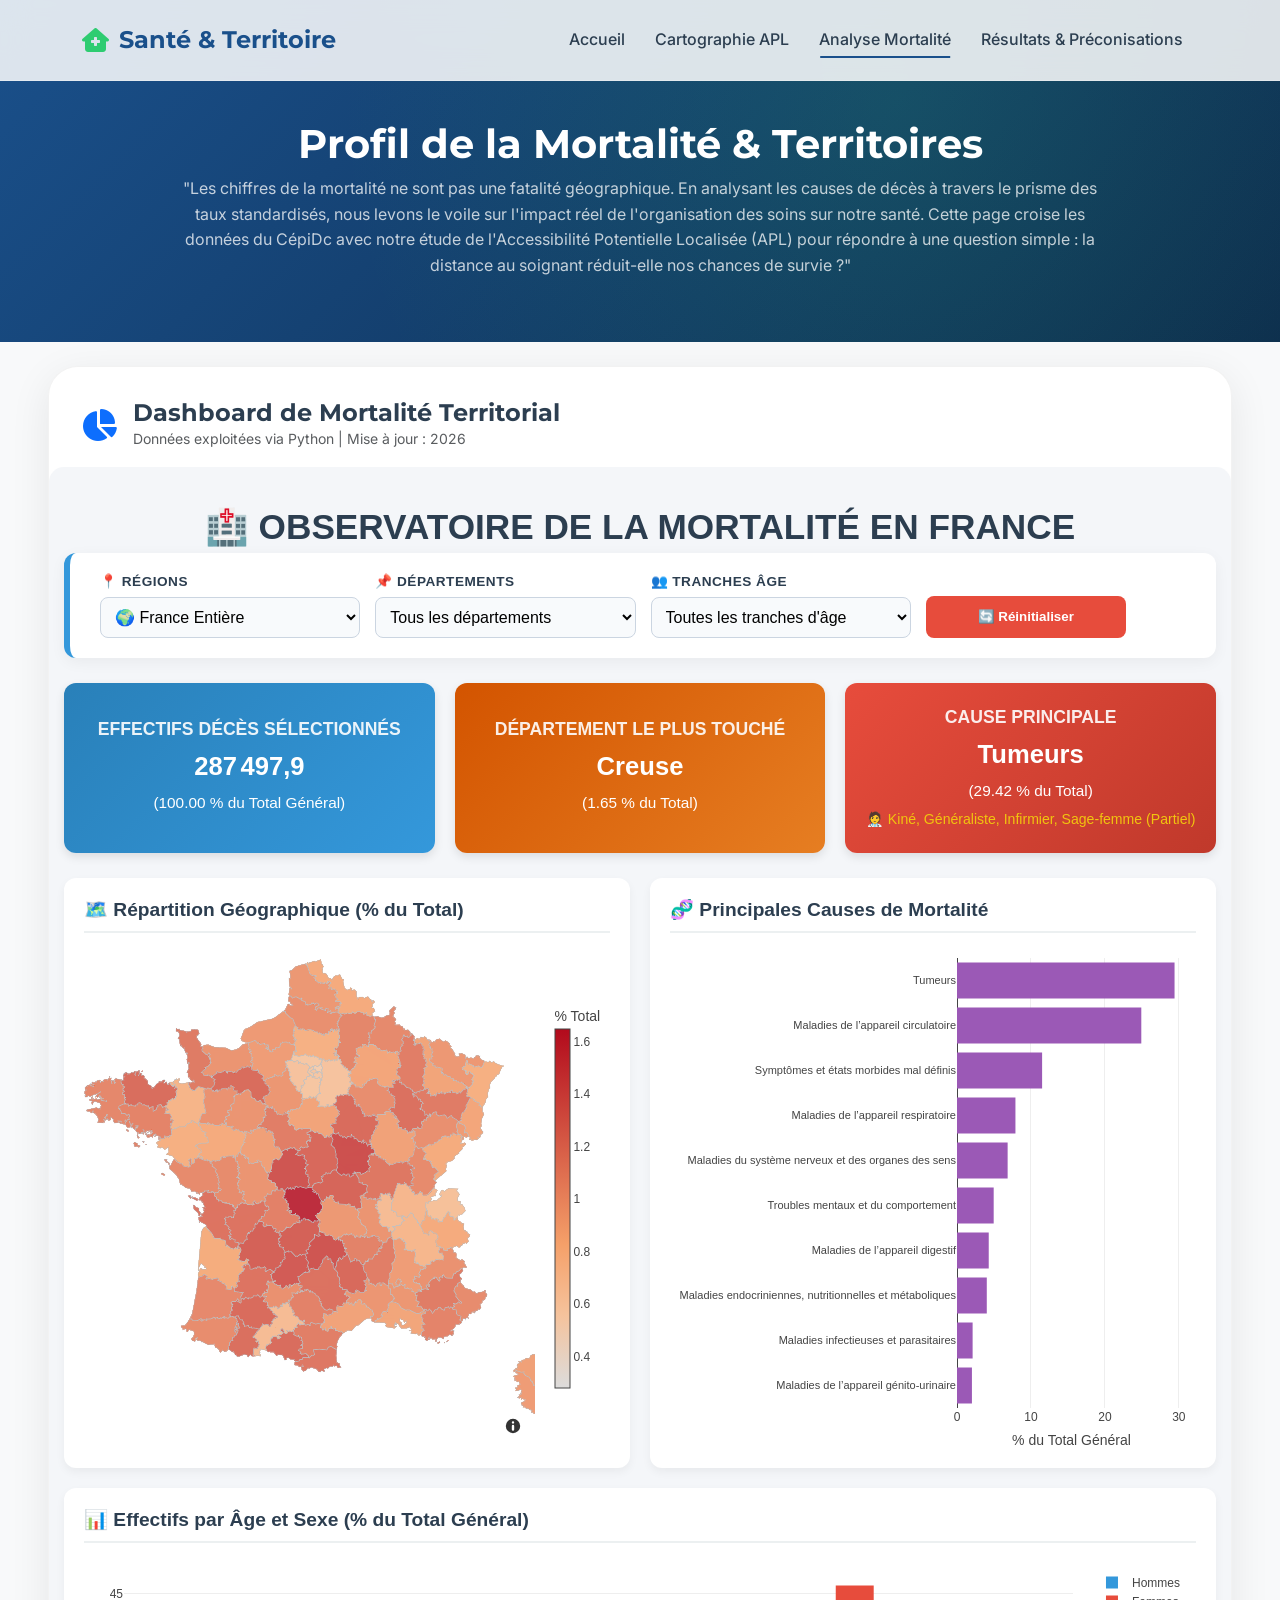
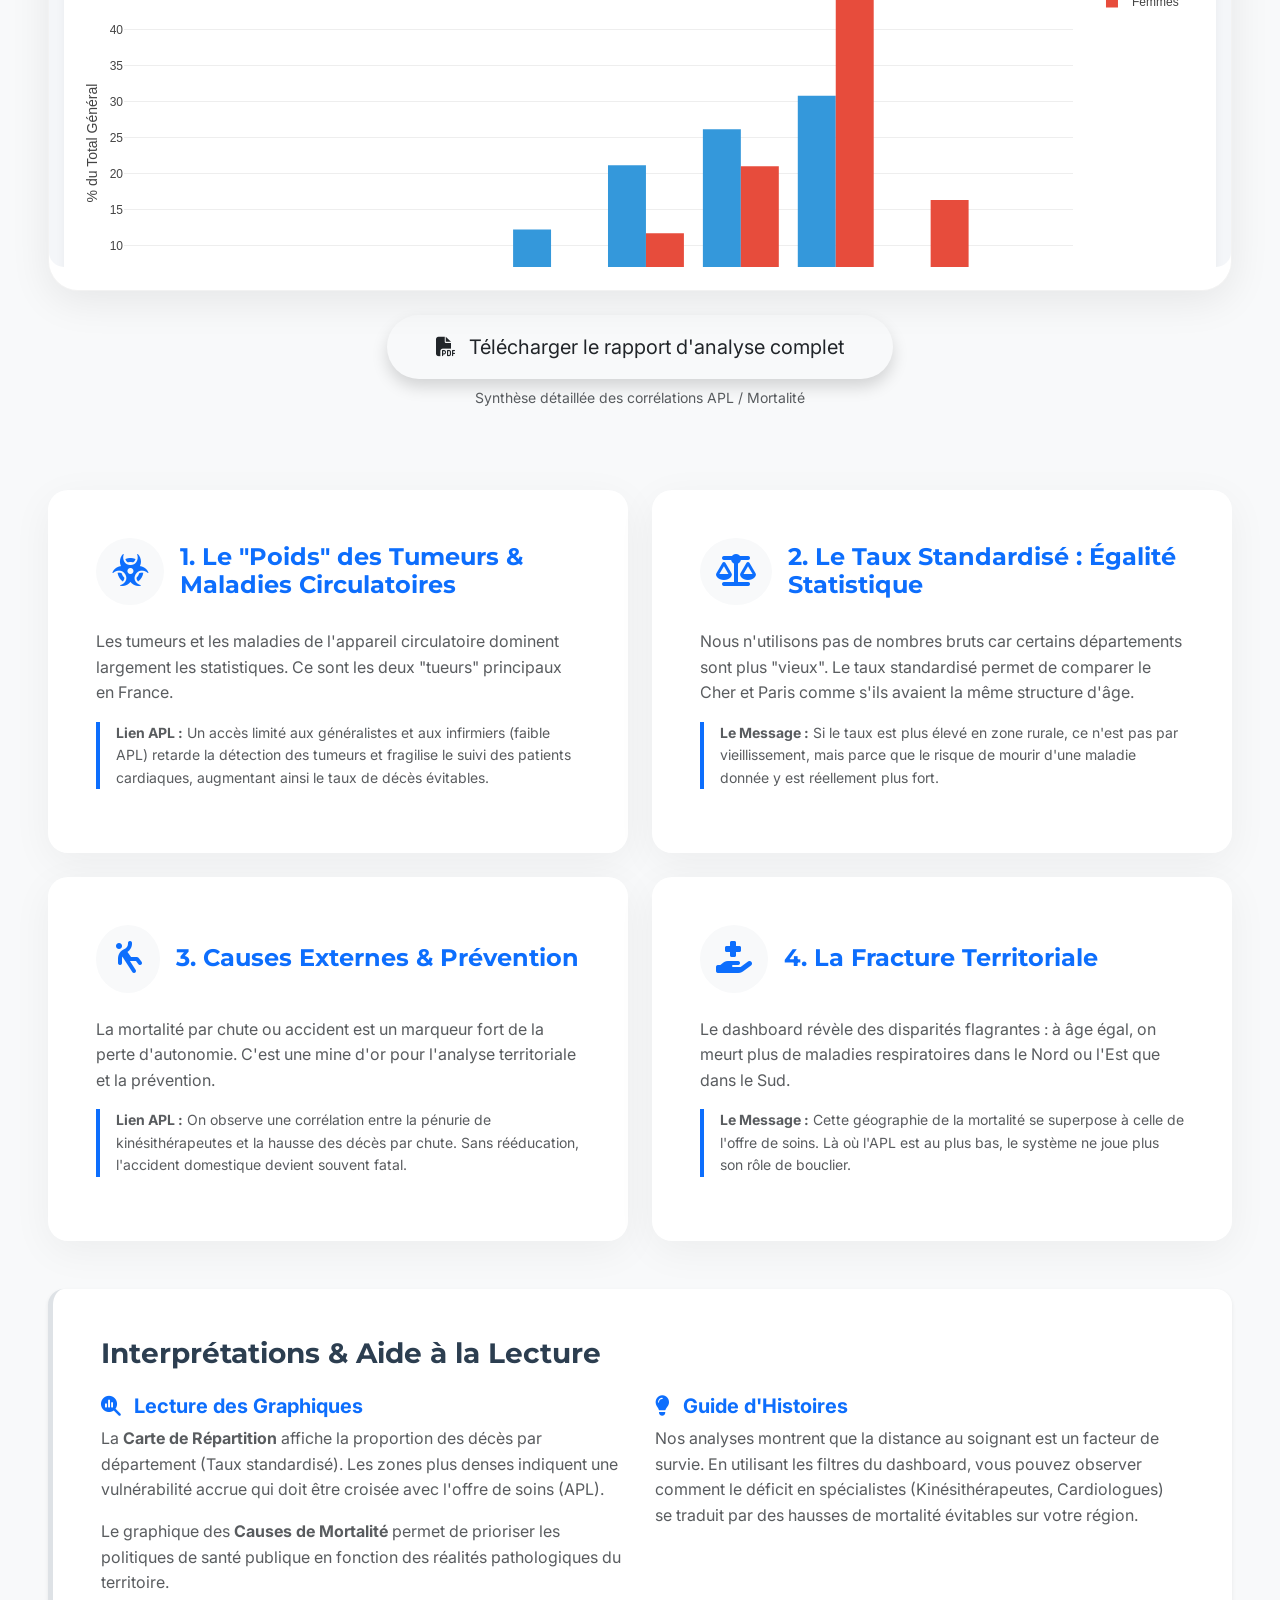
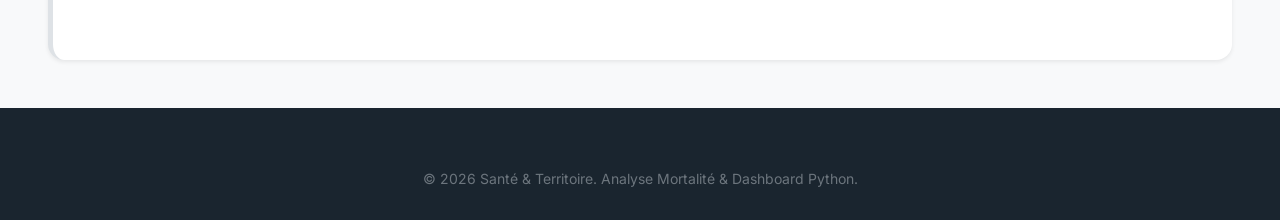
==== commit 3eeb9d16: "another updates" ====
--- a/analyse-mortalite.html
+++ b/analyse-mortalite.html
@@ -82,7 +82,7 @@
         <div class="container pt-5 mt-4">
             <h1 class="animate__animated animate__fadeInDown">Profil de la Mortalité & Territoires</h1>
             <p class="animate__animated animate__fadeInUp col-md-10 mx-auto opacity-75">
-                "Les chiffres de la mortalité ne sont pas une fatalité géographique. En analysant les causes de décès en
+                "Les chiffres de la mortalité ne sont pas une fatalité géographique. En analysant les causes de décès
                 à travers le prisme des taux standardisés, nous levons le voile sur l'impact réel de l'organisation
                 des soins sur notre santé. Cette page croise les données du CépiDc avec notre étude de l'Accessibilité
                 Potentielle Localisée (APL) pour répondre à une question simple : la distance au soignant réduit-elle
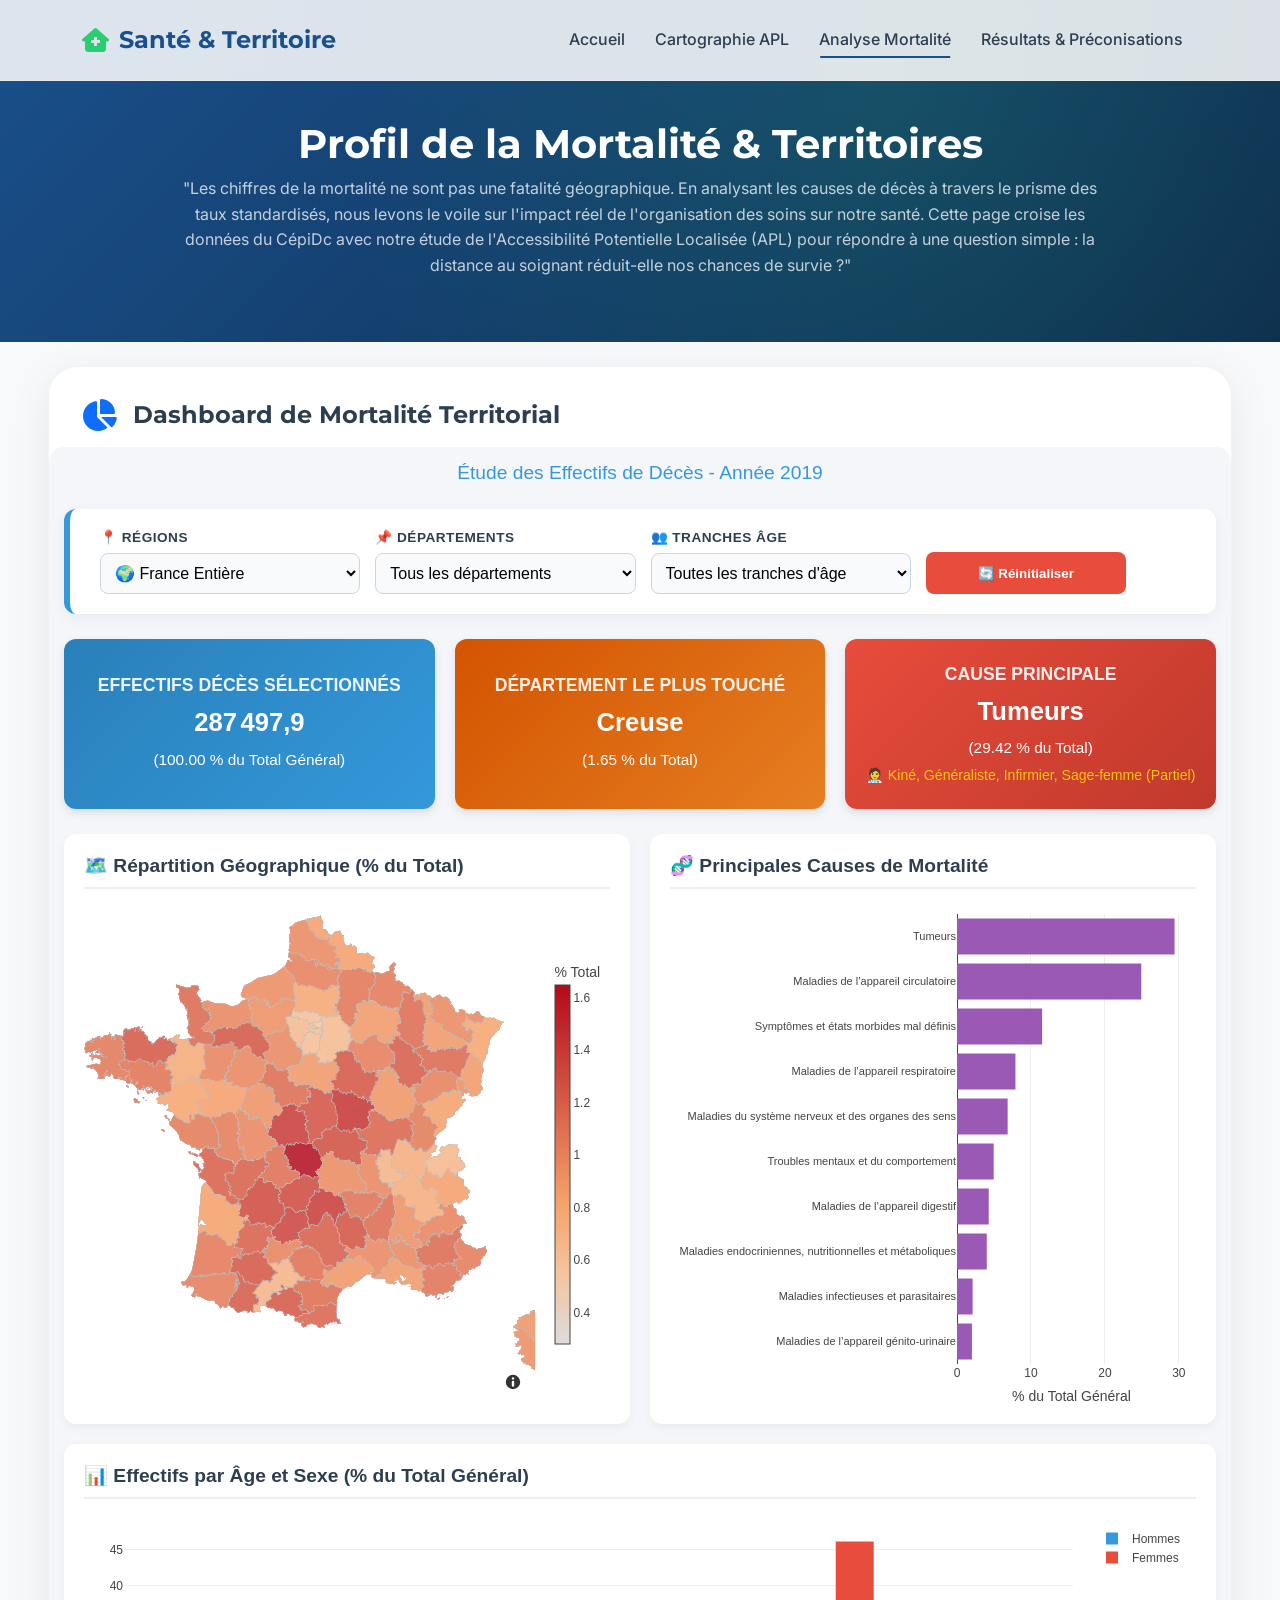
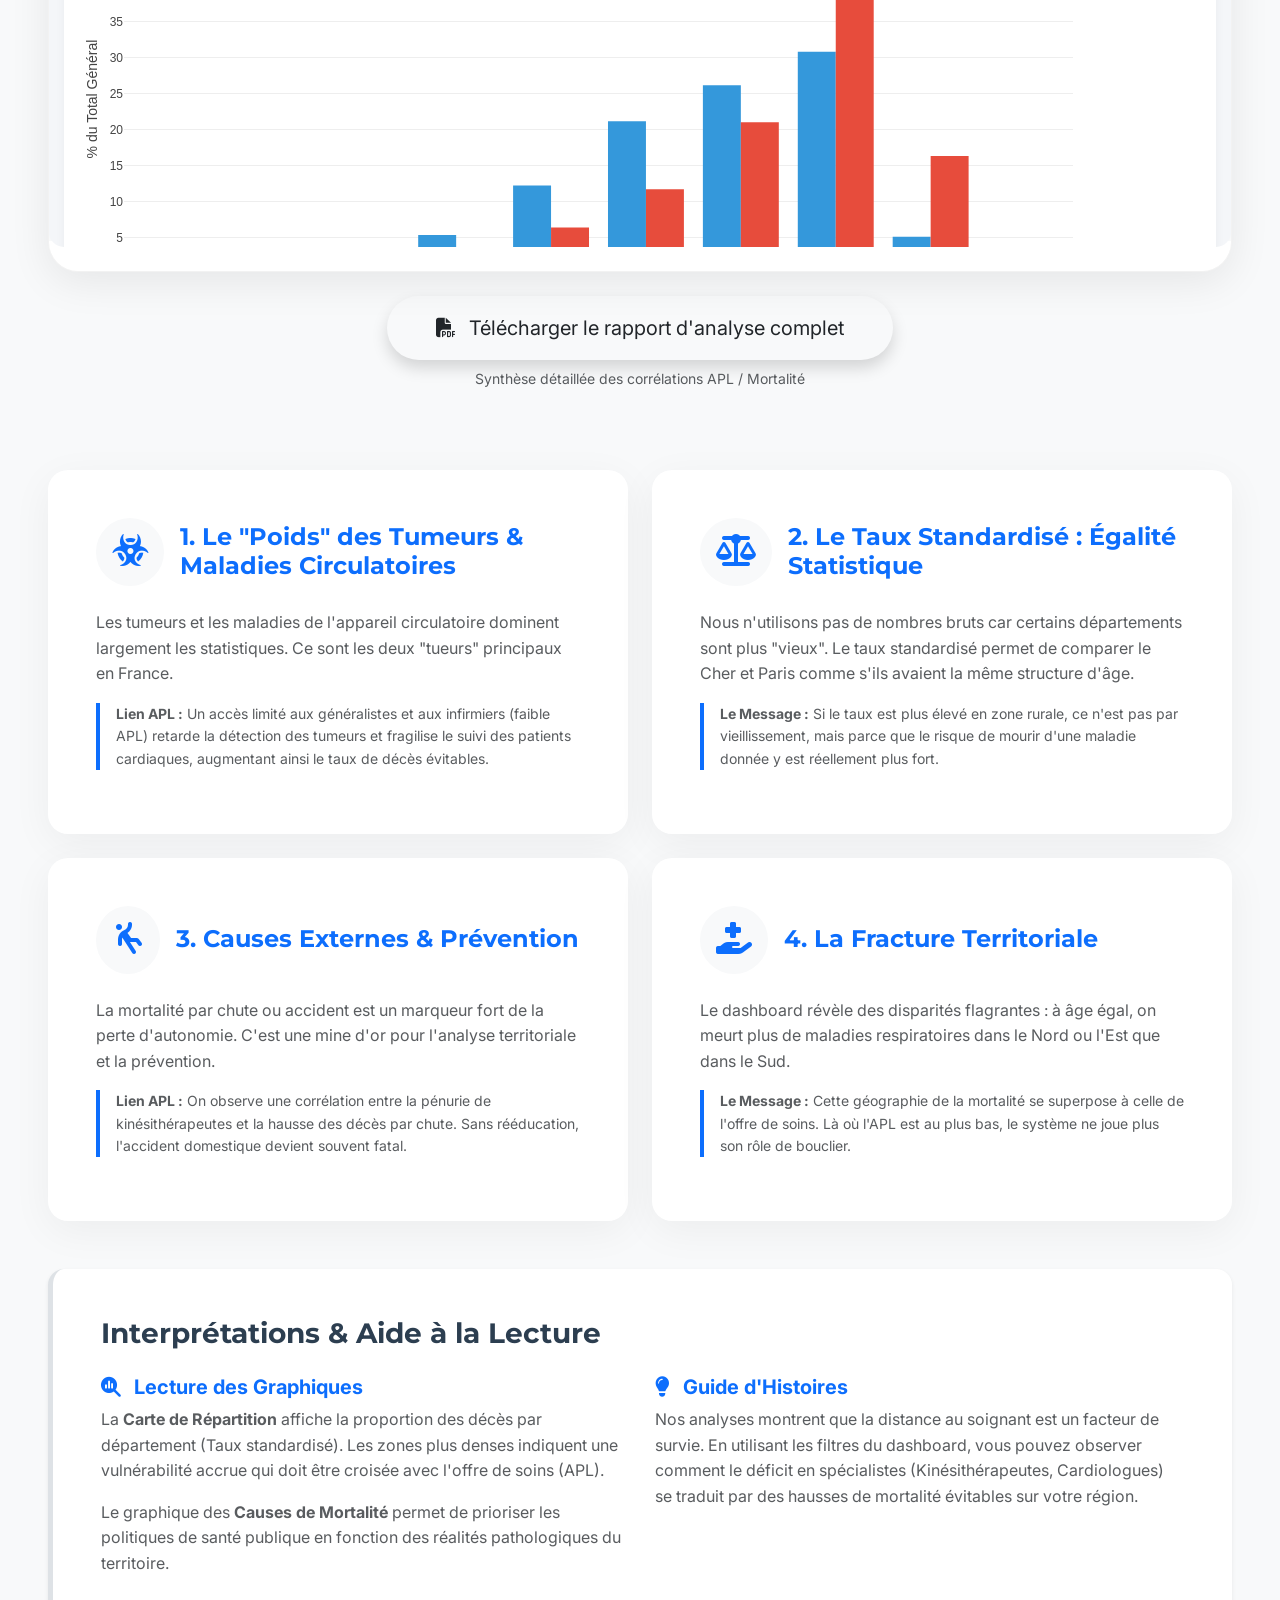
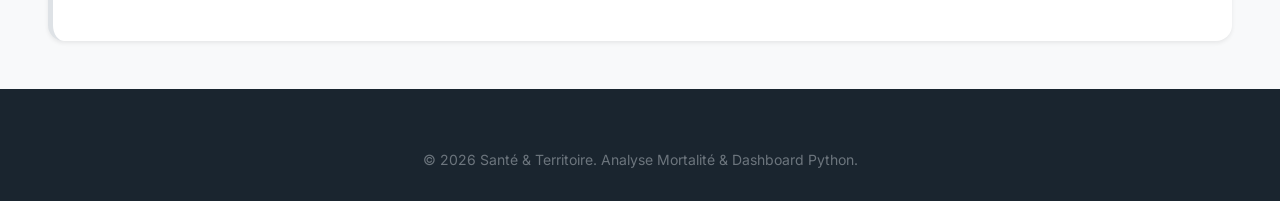
==== commit 963d217c: "mise en place du carroussel" ====
--- a/analyse-mortalite.html
+++ b/analyse-mortalite.html
@@ -100,7 +100,6 @@
                         <i class="fa-solid fa-chart-pie text-primary fa-2x"></i>
                         <div>
                             <h4 class="mb-0 fw-bold">Dashboard de Mortalité Territorial</h4>
-                            <p class="text-muted small mb-0">Données exploitées via Python | Mise à jour : 2026</p>
                         </div>
                     </div>
 
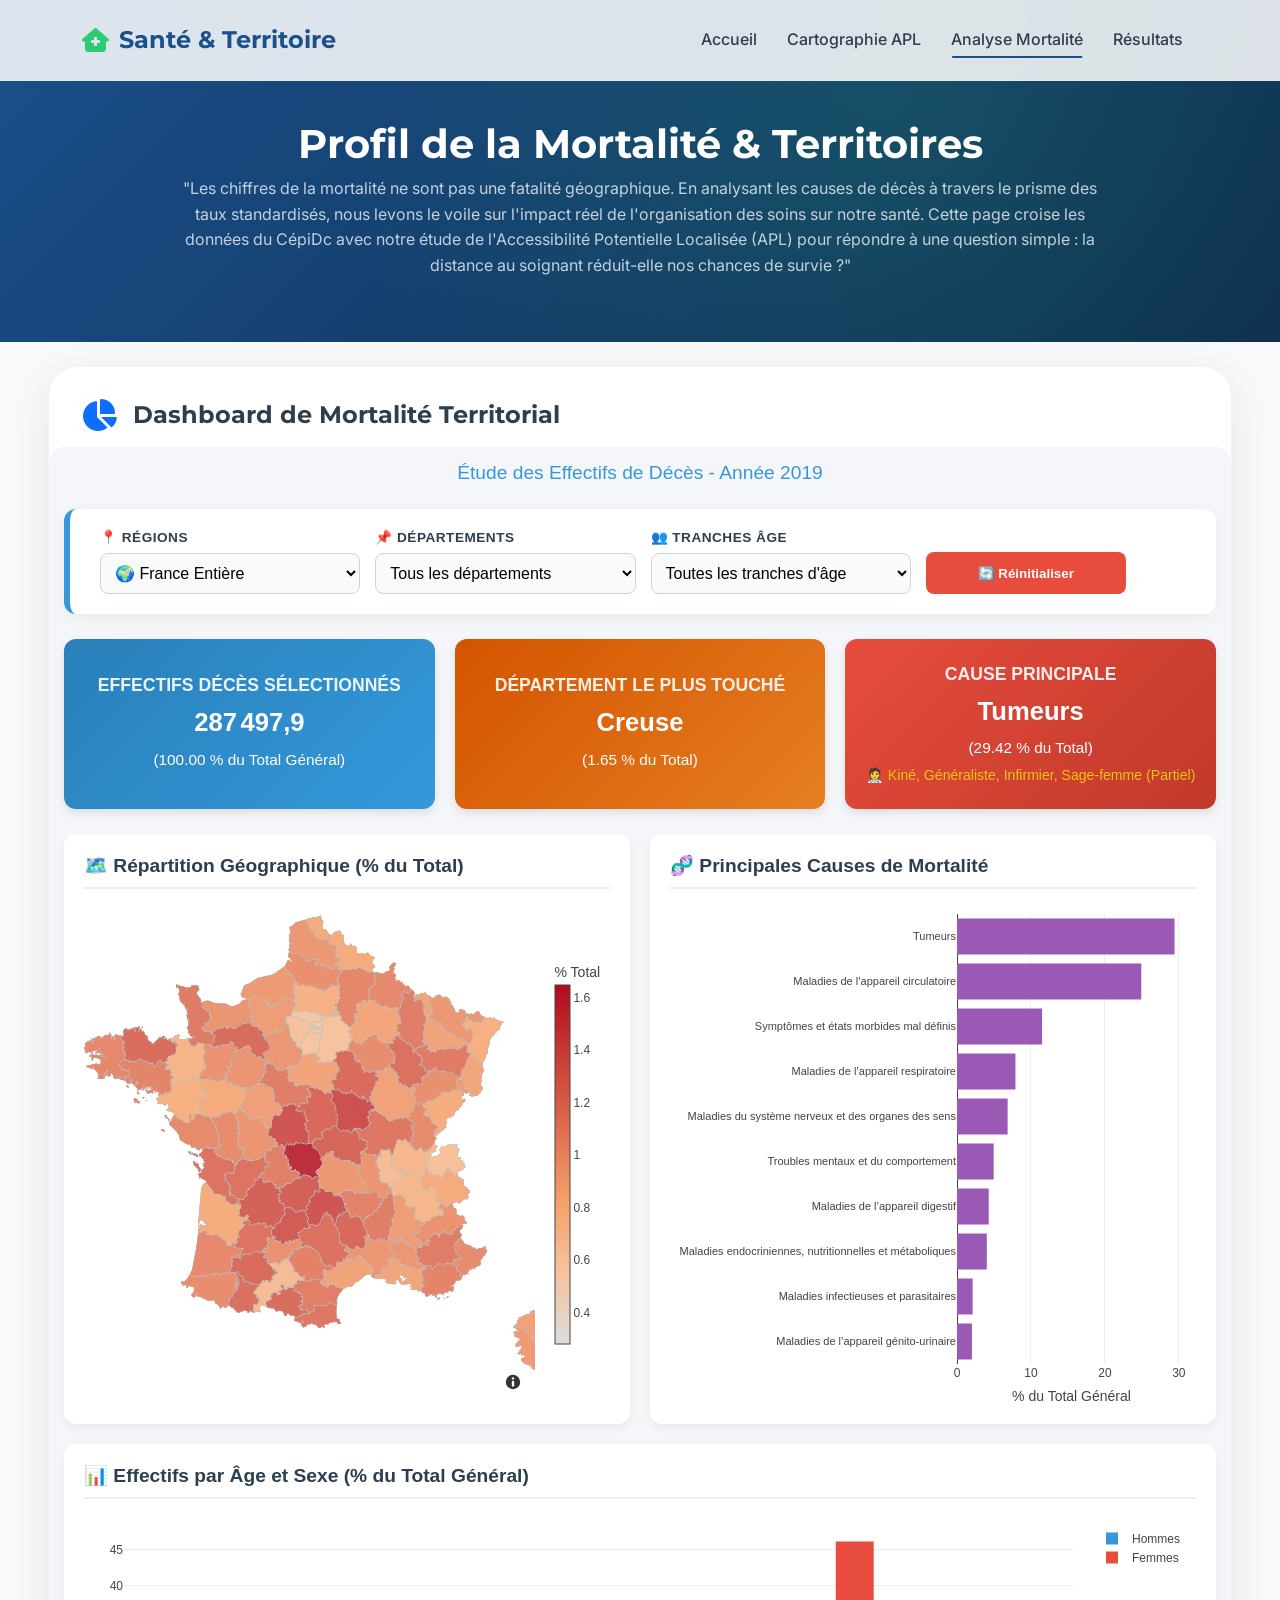
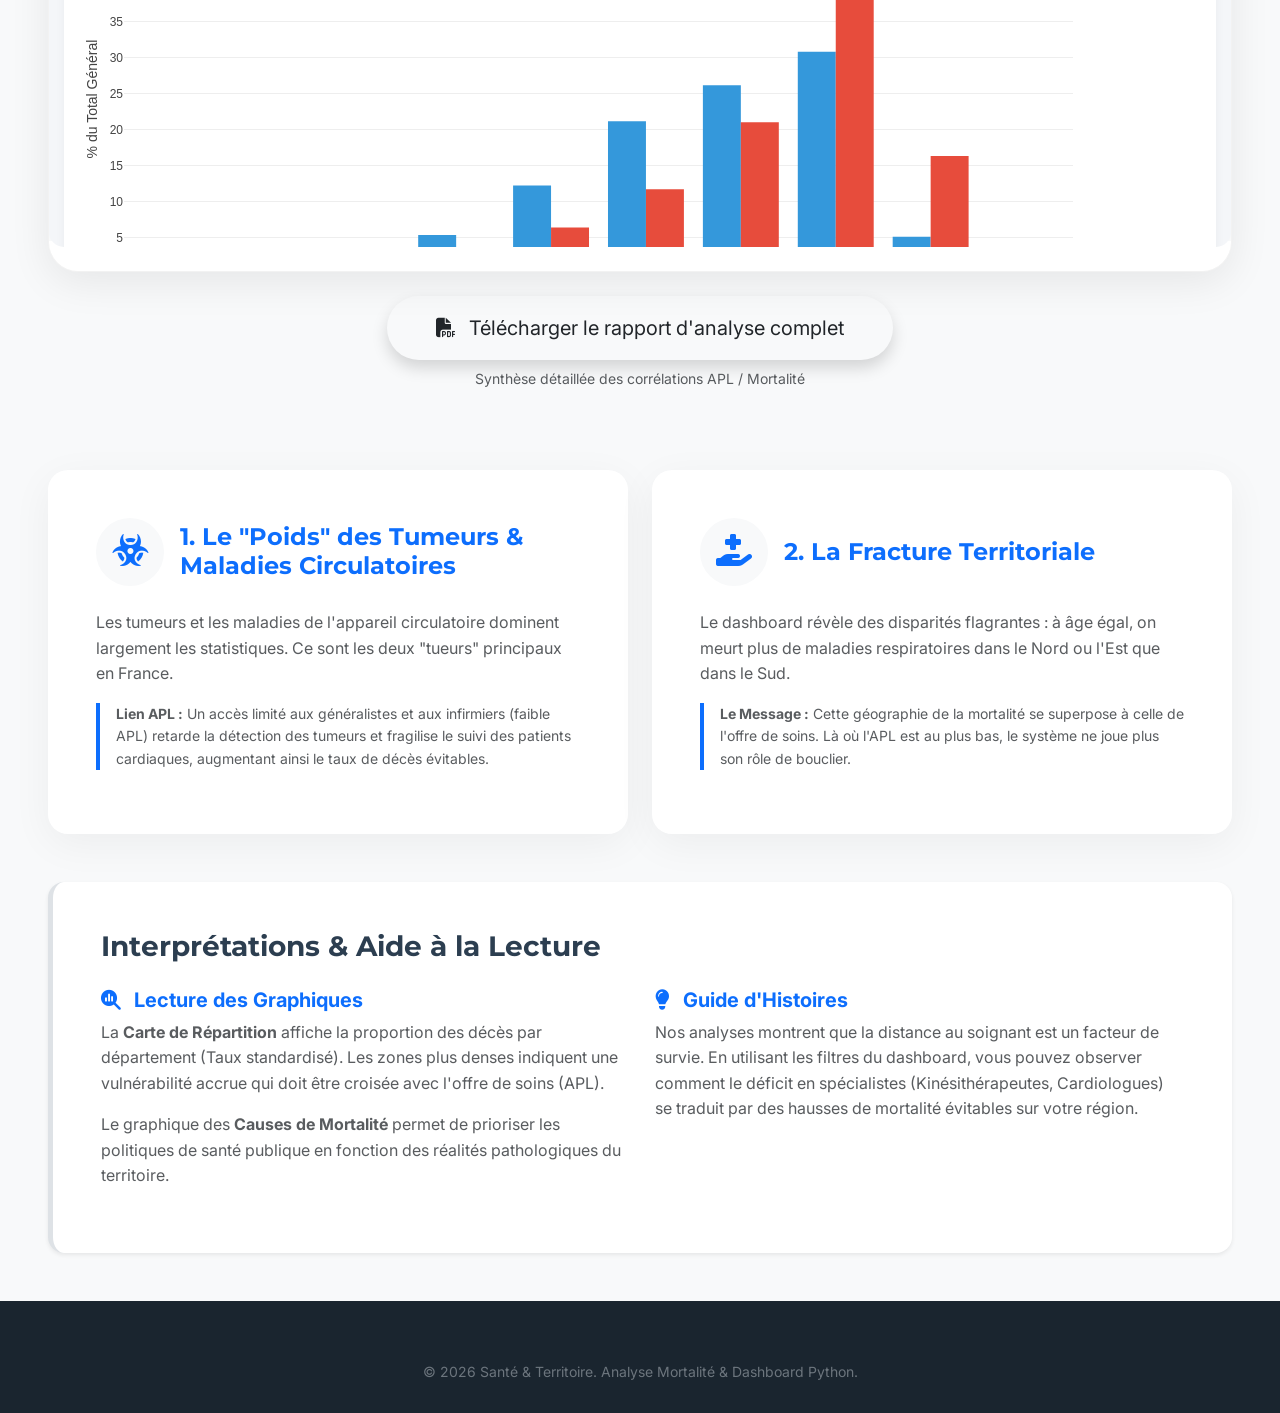
==== commit a8c90d8f: "some updates" ====
--- a/analyse-mortalite.html
+++ b/analyse-mortalite.html
@@ -70,7 +70,7 @@
                         <a class="nav-link active" href="analyse-mortalite.html">Analyse Mortalité</a>
                     </li>
                     <li class="nav-item">
-                        <a class="nav-link" href="resultats.html">Résultats & Préconisations</a>
+                        <a class="nav-link" href="resultats.html">Résultats</a>
                     </li>
                 </ul>
             </div>
@@ -148,7 +148,7 @@
                 </div>
             </div>
             <!-- AXE 2 -->
-            <div class="col-lg-6 reveal">
+            <!-- <div class="col-lg-6 reveal">
                 <div class="kpi-card p-5 h-100 bg-white">
                     <div class="d-flex align-items-center mb-4">
                         <div class="bg-light rounded-circle p-3 me-3">
@@ -165,8 +165,8 @@
                         fort.
                     </p>
                 </div>
-            </div>
-            <!-- AXE 3 -->
+            </div> -->
+            <!-- AXE 3
             <div class="col-lg-6 reveal">
                 <div class="kpi-card p-5 h-100 bg-white">
                     <div class="d-flex align-items-center mb-4">
@@ -182,7 +182,7 @@
                         la hausse des décès par chute. Sans rééducation, l'accident domestique devient souvent fatal.
                     </p>
                 </div>
-            </div>
+            </div> -->
             <!-- AXE 4 -->
             <div class="col-lg-6 reveal">
                 <div class="kpi-card p-5 h-100 bg-white">
@@ -190,7 +190,7 @@
                         <div class="bg-light rounded-circle p-3 me-3">
                             <i class="fa-solid fa-hand-holding-medical text-primary fa-2x"></i>
                         </div>
-                        <h4 class="text-primary fw-bold mb-0">4. La Fracture Territoriale</h4>
+                        <h4 class="text-primary fw-bold mb-0">2. La Fracture Territoriale</h4>
                     </div>
                     <p class="text-muted">Le dashboard révèle des disparités flagrantes : à âge égal, on meurt plus de
                         maladies respiratoires dans le Nord ou l'Est que dans le Sud.</p>
